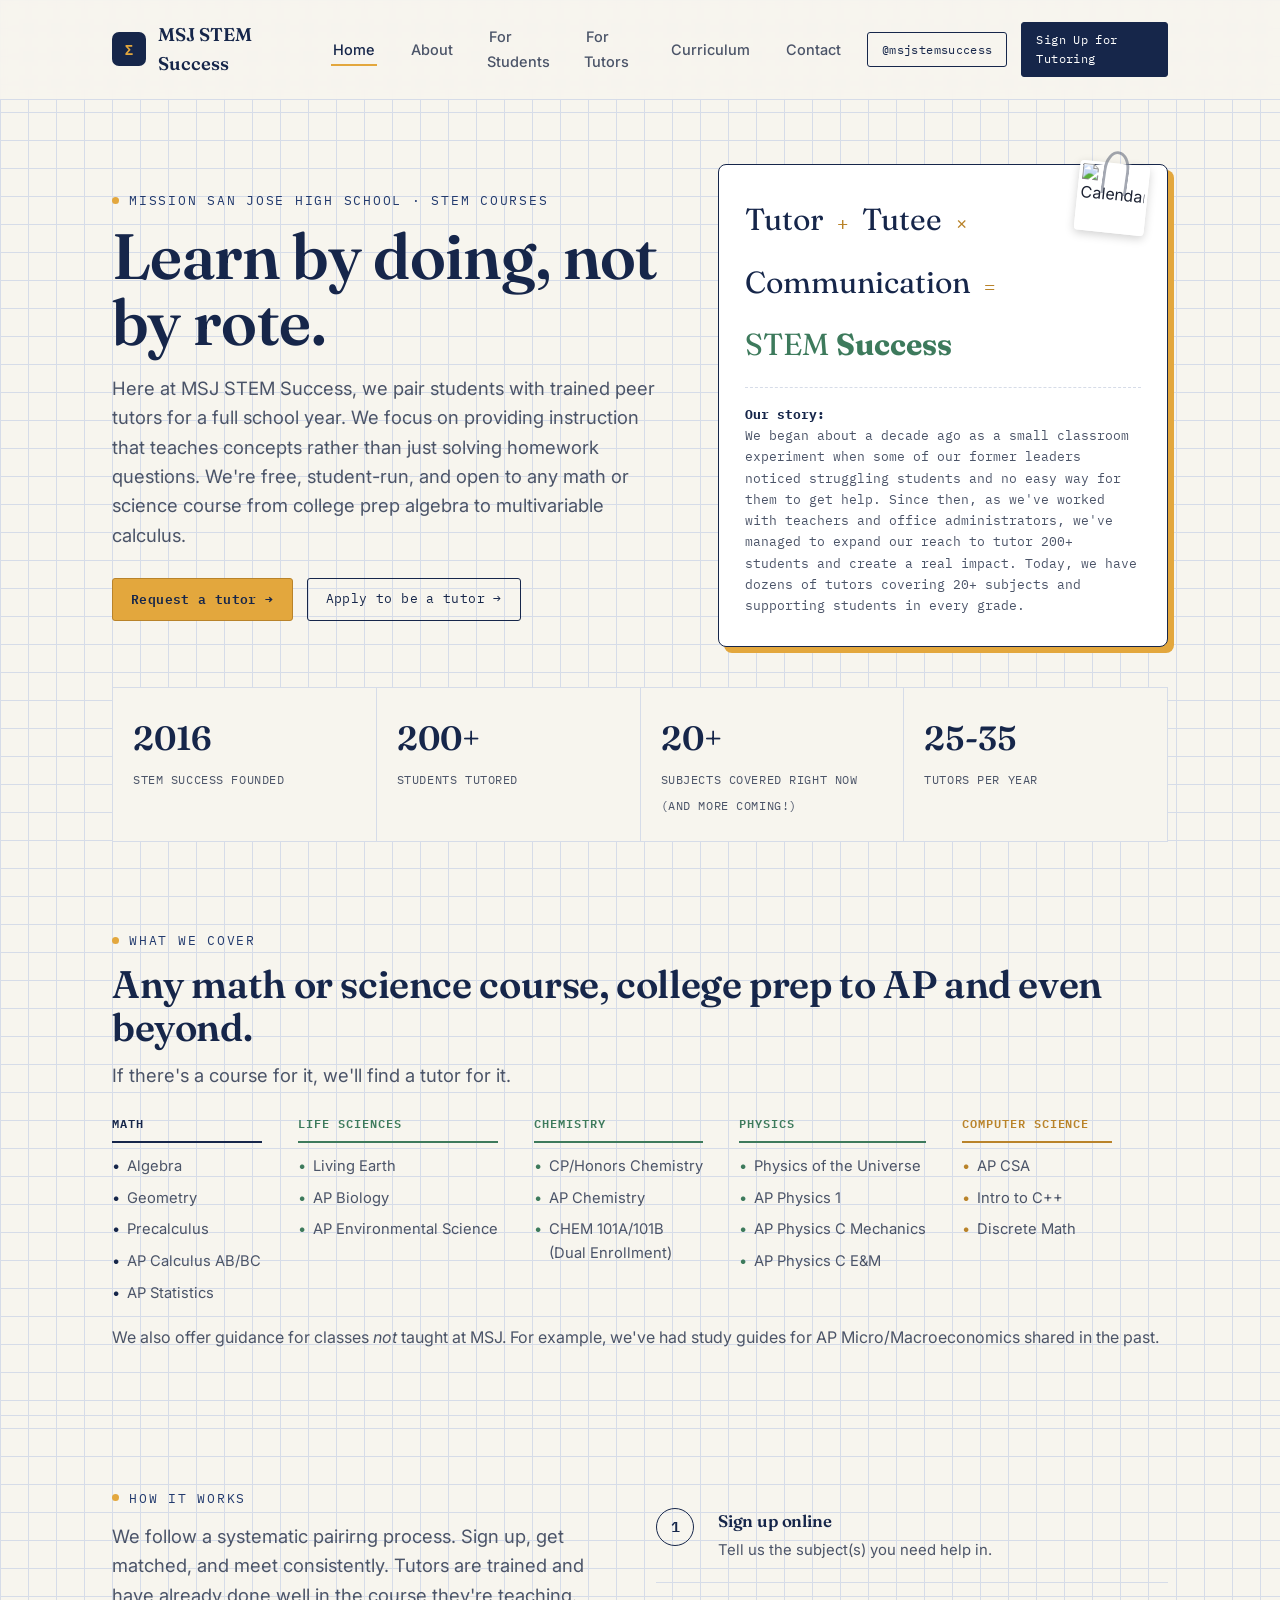
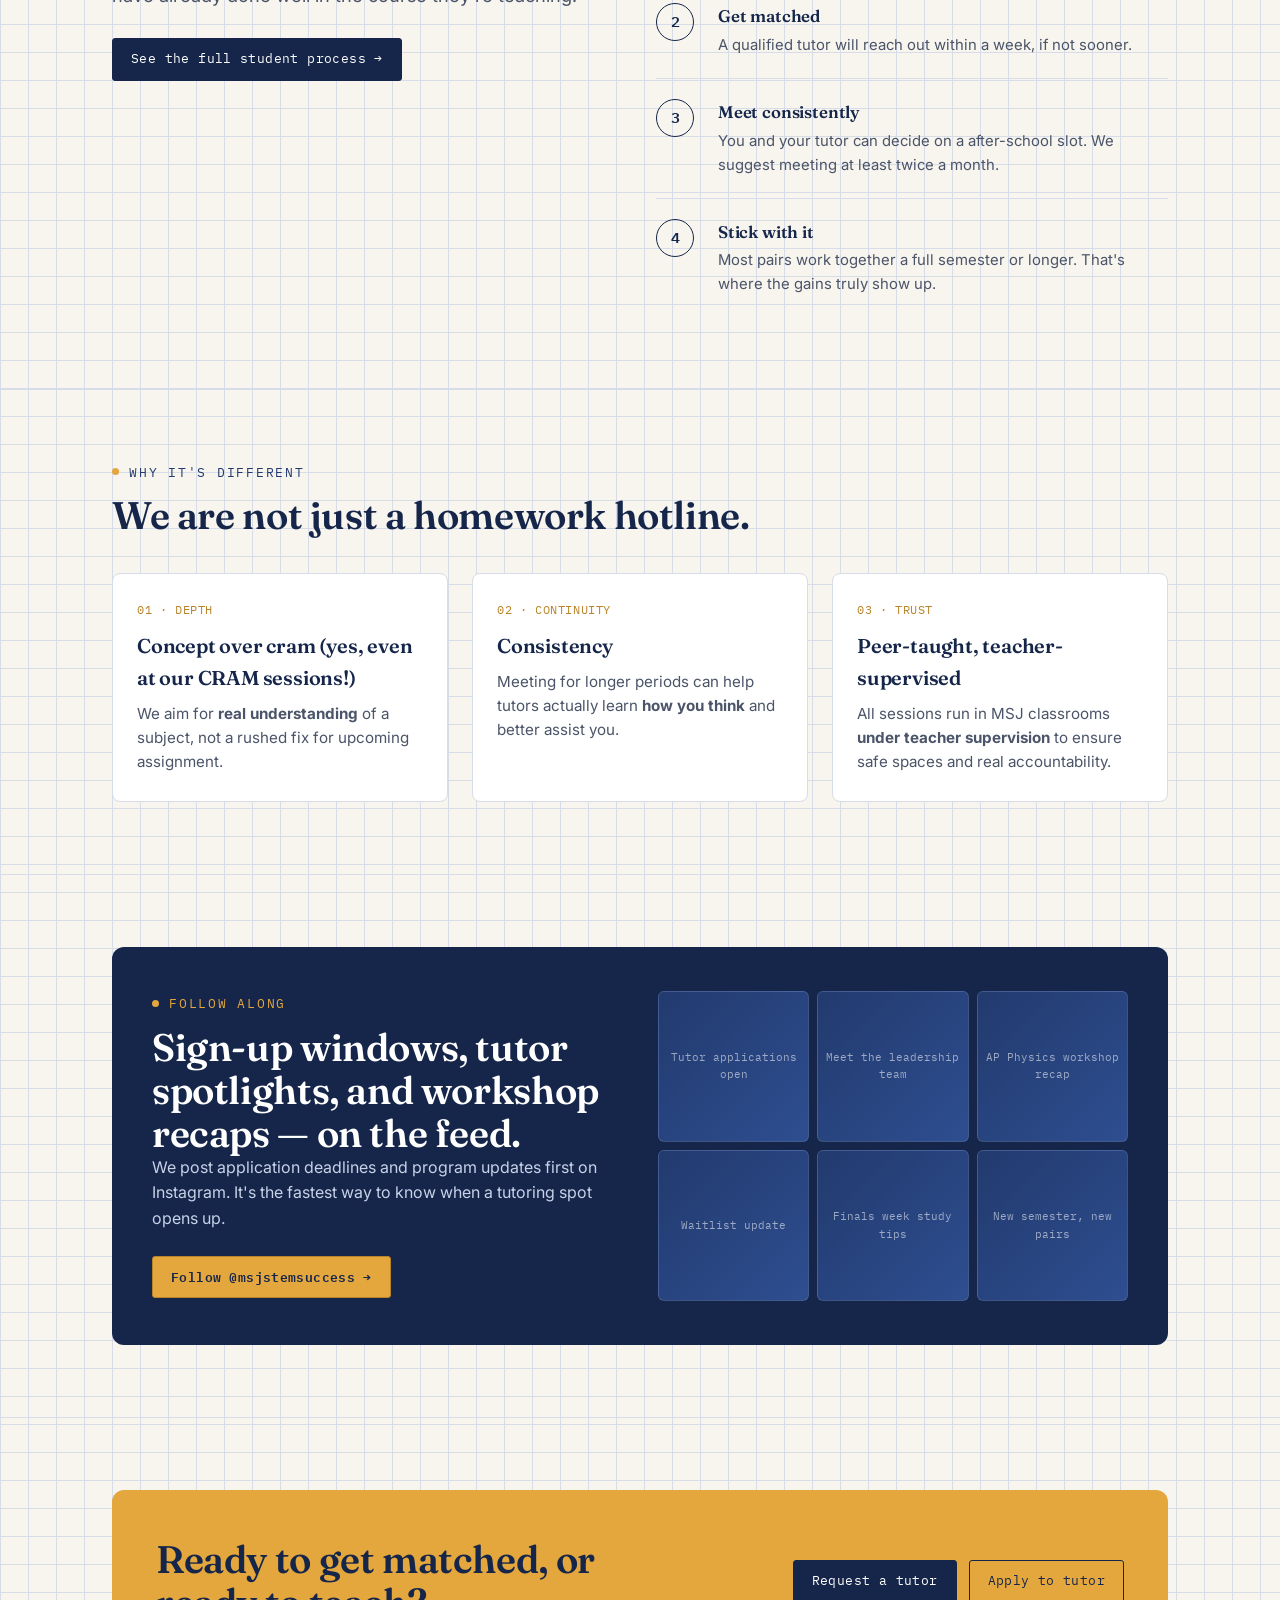
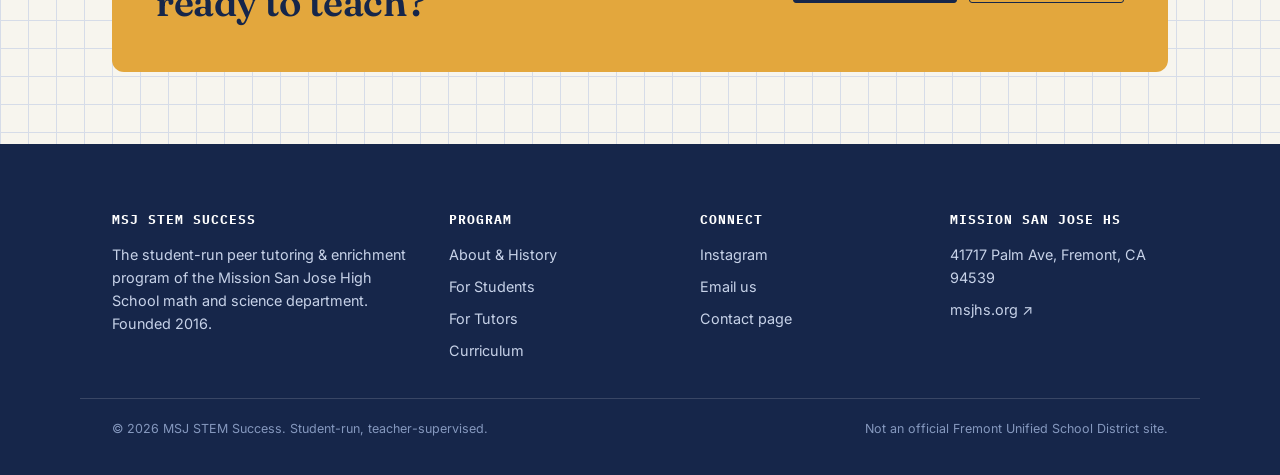
==== index.html @ 7c63440f "Fixed the paperclip render" ====
<!DOCTYPE html>
<html lang="en">
<head>
<meta charset="UTF-8">
<meta name="viewport" content="width=device-width, initial-scale=1.0">
<title>MSJ STEM Success — Peer Tutoring Organization at Mission San Jose High School</title>
<meta name="description" content="MSJ STEM Success is the student-run peer tutoring and enrichment program of the Mission San Jose High School math & science department.">
<link rel="stylesheet" href="styles.css">
</head>
<body>

<header class="site-header">
  <nav class="nav">
    <a href="index.html" class="brand">
      <span class="brand-mark">Σ</span>
      MSJ STEM Success
    </a>
    <ul class="nav-links">
      <li><a href="index.html" class="active">Home</a></li>
      <li><a href="about.html">About</a></li>
      <li><a href="students.html">For Students</a></li>
      <li><a href="tutors.html">For Tutors</a></li>
      <li><a href="curriculum.html">Curriculum</a></li>
      <li><a href="contact.html">Contact</a></li>
    </ul>
    <div class="nav-cta">
      <a href="https://www.instagram.com/msjstemsuccess" class="btn btn-ghost btn-sm" target="_blank" rel="noopener">@msjstemsuccess</a>
      <a href="students.html#signup" class="btn btn-primary btn-sm">Sign Up for Tutoring</a>
    </div>
  </nav>
</header>

<main>

  <!-- HERO -->
  <section class="hero">
    <div class="wrap hero-grid">
      <div>
        <p class="eyebrow">Mission San Jose High School · STEM Courses</p>
        <h1>Learn by doing, not by rote.</span></h1>
        <p class="lede hero-sub">
          Here at MSJ STEM Success, we pair students with trained peer tutors for a full school year. We focus on
          providing instruction that teaches concepts rather than just solving homework questions.
          We're free, student-run, and open to any math or science course from college prep algebra to multivariable calculus.
        </p>
        <div class="hero-ctas">
          <a href="students.html#signup" class="btn btn-gold">Request a tutor →</a>
          <a href="tutors.html#apply" class="btn btn-ghost">Apply to be a tutor →</a>
        </div>
      </div>

      <div class="equation-card">
        <img src="content/calendar.jpg" alt="Calendar" class="clip-photo">
        <div class="paperclip"></div>
        <div class="equation-row">
          <span>Tutor</span><span class="op">+</span><span>Tutee</span><span class="op">×</span><span>Communication</span><span class="op">=</span><span style="color:var(--green)">STEM <strong>Success</strong></span>
        </div>
        <div class="equation-note">
          <b>Our story:</b><br>
          We began about a decade ago as a small classroom experiment when some of our former leaders noticed struggling students and no easy way for them to get help. Since then, as we've worked with teachers and office administrators, we've managed to expand our reach to tutor 200+ students and create a real impact.
          Today, we have dozens of tutors covering 20+ subjects and supporting students in every grade.
        </div>
      </div>
    </div>

    <div class="wrap">
      <div class="stat-strip">
        <div class="stat"><span class="num">2016</span><span class="label">STEM Success founded</span></div>
        <div class="stat"><span class="num">200+</span><span class="label">Students tutored</span></div>
        <div class="stat"><span class="num">20+</span><span class="label">Subjects covered right now (and more coming!)</span></div>
        <div class="stat"><span class="num">25-35</span><span class="label">Tutors per year</span></div>
      </div>
    </div>
  </section>

  <!-- SUBJECT CLOUD -->
  <section class="section section-tight">
    <div class="wrap">
      <p class="eyebrow">What we cover</p>
      <h2 style="margin-top:10px;">Any math or science course, college prep to AP and even beyond.</h2>
      <p class="lede" style="margin-top:12px;">If there's a course for it, we'll find a tutor for it.</p>
      <div class="subject-columns">
        <div class="subject-column subject-column-math">
          <h3 class="subject-column-label">Math</h3>
          <ul class="subject-list">
            <li>Algebra</li>
            <li>Geometry</li>
            <li>Precalculus</li>
            <li>AP Calculus AB/BC</li>
            <li>AP Statistics</li>
          </ul>
        </div>
        <div class="subject-column subject-column-science">
          <h3 class="subject-column-label">Life Sciences</h3>
          <ul class="subject-list">
            <li>Living Earth</li>
            <li>AP Biology</li>
            <li>AP Environmental Science</li>
          </ul>
        </div>
        <div class="subject-column subject-column-science">
          <h3 class="subject-column-label">Chemistry</h3>
          <ul class="subject-list">
            <li>CP/Honors Chemistry</li>
            <li>AP Chemistry</li>
            <li>CHEM 101A/101B<br>(Dual Enrollment)</li>
          </ul>
        </div>
        <div class="subject-column subject-column-science">
          <h3 class="subject-column-label">Physics</h3>
          <ul class="subject-list">
            <li>Physics of the Universe</li>
            <li>AP Physics 1</li>
            <li>AP Physics C Mechanics</li>
            <li>AP Physics C E&M</li>
          </ul>
        </div>
        <div class="subject-column subject-column-cs">
          <h3 class="subject-column-label">Computer Science</h3>
          <ul class="subject-list">
            <li>AP CSA</li>
            <li>Intro to C++</li>
            <li>Discrete Math</li>
          </ul>
        </div>
      </div>
      <p class="text-wide" style="margin-top:20px;">We also offer guidance for classes <em>not</em> taught at MSJ. For example, we've had study guides for AP Micro/Macroeconomics shared in the past.</p>
    </div>
  </section>

  <!-- HOW IT WORKS PREVIEW -->
  <section class="section">
    <div class="wrap grid-2">
      <div>
        <p class="eyebrow">How it works</p>
        <p class="lede" style="margin-top:14px;">
          We follow a systematic pairirng process. Sign up, get matched, and meet consistently.
          Tutors are trained and have already done well
          in the course they're teaching.
        </p>
        <a href="students.html" class="btn btn-primary" style="margin-top:10px;">See the full student process →</a>
      </div>
      <ol class="step-list">
        <li>
          <div>
            <h3>Sign up online</h3>
            <p>Tell us the subject(s) you need help in.</p>
          </div>
        </li>
        <li>
          <div>
            <h3>Get matched</h3>
            <p>A qualified tutor will reach out within a week, if not sooner.</p>
          </div>
        </li>
        <li>
          <div>
            <h3>Meet consistently</h3>
            <p>You and your tutor can decide on a after-school slot. We suggest meeting at least twice a month.</p>
          </div>
        </li>
        <li>
          <div>
            <h3>Stick with it</h3>
            <p>Most pairs work together a full semester or longer. That's where the gains truly show up.</p>
          </div>
        </li>
      </ol>
    </div>
  </section>

  <!-- WHY IT WORKS CARDS -->
  <section class="section">
    <div class="wrap">
      <p class="eyebrow">Why it's different</p>
      <h2 style="margin-top:10px; margin-bottom:36px;">We are not just a homework hotline.</h2>
      <div class="grid-3">
        <div class="card">
          <span class="card-index">01 · DEPTH</span>
          <h3>Concept over cram (yes, even at our CRAM sessions!)</h3>
          <p>We aim for <strong>real understanding</strong> of a subject, not a rushed fix for upcoming assignment.</p>
        </div>
        <div class="card">
          <span class="card-index">02 · CONTINUITY</span>
          <h3>Consistency</h3>
          <p>
             Meeting for longer periods can help tutors actually learn <strong>how you think</strong> and better assist you.</p>
        </div>
        <div class="card">
          <span class="card-index">03 · TRUST</span>
          <h3>Peer-taught, teacher-supervised</h3>
          <p>All sessions run in MSJ classrooms <strong>under teacher supervision</strong> to ensure safe spaces and real accountability.</p>
        </div>
      </div>
    </div>
  </section>

  <!-- INSTAGRAM -->
  <section class="section">
    <div class="wrap">
      <div class="ig-block">
        <div>
          <p class="eyebrow" style="color:var(--gold);">Follow along</p>
          <h2 style="margin-top:10px;">Sign-up windows, tutor spotlights, and workshop recaps &mdash; on the feed.</h2>
          <p>We post application deadlines and program updates first on Instagram. It's the fastest way to know when a tutoring spot opens up.</p>
          <a href="https://www.instagram.com/msjstemsuccess" target="_blank" rel="noopener" class="btn btn-gold" style="margin-top:8px;">Follow <span class="ig-handle" style="color:var(--navy);">@msjstemsuccess</span> →</a>
        </div>
        <div class="ig-grid">
          <div class="ig-tile">Tutor applications open</div>
          <div class="ig-tile">Meet the leadership team</div>
          <div class="ig-tile">AP Physics workshop recap</div>
          <div class="ig-tile">Waitlist update</div>
          <div class="ig-tile">Finals week study tips</div>
          <div class="ig-tile">New semester, new pairs</div>
        </div>
      </div>
    </div>
  </section>

  <!-- CTA -->
  <section class="section" style="border-bottom:none;">
    <div class="wrap">
      <div class="cta-banner">
        <h2>Ready to get matched, or ready to teach?</h2>
        <div style="display:flex; gap:12px; flex-wrap:wrap;">
          <a href="students.html#signup" class="btn btn-primary">Request a tutor</a>
          <a href="tutors.html#apply" class="btn btn-ghost" style="border-color:var(--navy);">Apply to tutor</a>
        </div>
      </div>
    </div>
  </section>

</main>

<footer class="site-footer">
  <div class="wrap footer-grid">
    <div>
      <h4>MSJ STEM Success</h4>
      <p style="color:#C7D2E8; max-width:34ch; font-size:.9rem;">
        The student-run peer tutoring &amp; enrichment program of the Mission San Jose High School
        math and science department. Founded 2016.
      </p>
    </div>
    <div>
      <h4>Program</h4>
      <ul>
        <li><a href="about.html">About &amp; History</a></li>
        <li><a href="students.html">For Students</a></li>
        <li><a href="tutors.html">For Tutors</a></li>
        <li><a href="curriculum.html">Curriculum</a></li>
      </ul>
    </div>
    <div>
      <h4>Connect</h4>
      <ul>
        <li><a href="https://www.instagram.com/msjstemsuccess" target="_blank" rel="noopener">Instagram</a></li>
        <li><a href="mailto:msjstemsuccess@gmail.com">Email us</a></li>
        <li><a href="contact.html">Contact page</a></li>
      </ul>
    </div>
    <div>
      <h4>Mission San Jose HS</h4>
      <ul>
        <li>41717 Palm Ave, Fremont, CA 94539</li>
        <li><a href="https://fremontunified.org/msjhs" target="_blank" rel="noopener">msjhs.org ↗</a></li>
      </ul>
    </div>
  </div>
  <div class="wrap footer-bottom">
    <span>© 2026 MSJ STEM Success. Student-run, teacher-supervised.</span>
    <span>Not an official Fremont Unified School District site.</span>
  </div>
</footer>

</body>
</html>
---- styles.css ----
/* =========================================================
   MSJ STEM Success — design tokens
   Concept: a lab notebook page rendered in Warriors blue & gold.
   Graph-paper ground, worked-equation signature, subject-code
   labels typeset like margin annotations.
   ========================================================= */

@import url('https://fonts.googleapis.com/css2?family=Fraunces:opsz,wght@9..144,400..700&family=Fraunces:ital,opsz,wght@1,9..144,500&family=IBM+Plex+Mono:wght@400;500;600&family=Inter:wght@400;500;600;700&display=swap');

:root{
  /* palette */
  --paper:      #F7F5EE;
  --paper-dim:  #EFEBE0;
  --grid-line:  #D6DCE8;
  --ink:        #1B2131;
  --ink-soft:   #4B5468;
  --navy:       #16264A;
  --navy-2:     #223A6E;
  --gold:       #E3A73D;
  --gold-deep:  #B9832A;
  --green:      #3D7A5C;
  --red-pin:    #B4472F;

  /* type */
  --f-display: 'Fraunces', serif;
  --f-mono:    'IBM Plex Mono', monospace;
  --f-body:    'Inter', sans-serif;

  --radius: 3px;
}

*{ box-sizing:border-box; }
html{ scroll-behavior:smooth; }
body{
  margin:0;
  background:var(--paper);
  color:var(--ink);
  font-family:var(--f-body);
  font-size:16px;
  line-height:1.6;
  background-image:
    linear-gradient(var(--grid-line) 1px, transparent 1px),
    linear-gradient(90deg, var(--grid-line) 1px, transparent 1px);
  background-size:28px 28px;
  background-attachment:local;
}

img{ max-width:100%; display:block; }
a{ color:inherit; }

.wrap{
  max-width:1120px;
  margin:0 auto;
  padding:0 32px;
}

/* ---------- utility type ---------- */
.eyebrow{
  font-family:var(--f-mono);
  font-size:12.5px;
  letter-spacing:.14em;
  text-transform:uppercase;
  color:var(--navy-2);
  display:flex;
  align-items:center;
  gap:10px;
}
.eyebrow::before{
  content:"";
  width:7px; height:7px;
  background:var(--gold);
  border-radius:50%;
  display:inline-block;
}
.tag{
  font-family:var(--f-mono);
  font-size:12px;
  letter-spacing:.06em;
  padding:3px 9px;
  border:1px solid var(--navy);
  border-radius:20px;
  color:var(--navy);
  background:#fff;
  white-space:nowrap;
}

h1,h2,h3{
  font-family:var(--f-display);
  color:var(--navy);
  margin:0;
  letter-spacing:-.01em;
}
h1{ font-size:clamp(2.4rem,5vw,4rem); font-weight:600; line-height:1.04; }
h2{ font-size:clamp(1.7rem,3vw,2.5rem); font-weight:600; line-height:1.12; }
h3{ font-size:1.25rem; font-weight:600; }
p{ margin:0 0 1em; color:var(--ink-soft); max-width:62ch; }
.lede{ font-size:1.15rem; color:var(--ink-soft); }
.text-wide{ max-width:none; }

.section{ padding:72px 0; border-bottom:1px solid var(--grid-line); }
.section-tight{ padding:48px 0; }

/* ---------- header / nav ---------- */
.site-header{
  position:sticky; top:0; z-index:50;
  background:rgba(247,245,238,.92);
  backdrop-filter:blur(6px);
  border-bottom:1px solid var(--grid-line);
}
.nav{
  display:flex; align-items:center; justify-content:space-between;
  gap:24px;
  padding:20px 32px;
  max-width:1120px; margin:0 auto;
}
.brand{
  display:flex; align-items:center; gap:12px;
  font-family:var(--f-display); font-weight:600; font-size:1.15rem;
  color:var(--navy); text-decoration:none;
}
.brand-mark{
  width:34px; height:34px; border-radius:7px;
  background:var(--navy);
  display:flex; align-items:center; justify-content:center;
  color:var(--gold); font-family:var(--f-mono); font-weight:600; font-size:14px;
  flex-shrink:0;
}
.nav-links{
  display:flex; align-items:center; gap:32px;
  list-style:none; margin:0; padding:0;
}
.nav-links a{
  text-decoration:none; font-size:14.5px; font-weight:500;
  color:var(--ink-soft);
  padding:6px 2px;
  border-bottom:2px solid transparent;
  transition:color .15s, border-color .15s;
}
.nav-links a:hover, .nav-links a.active{
  color:var(--navy); border-color:var(--gold);
}
.nav-cta{
  display:flex; gap:14px; align-items:center;
}
.btn{
  font-family:var(--f-mono);
  font-size:13px; letter-spacing:.03em;
  padding:10px 18px;
  border-radius:var(--radius);
  text-decoration:none;
  display:inline-flex; align-items:center; gap:8px;
  border:1.5px solid var(--navy);
  transition:transform .15s, box-shadow .15s, background .15s, color .15s;
  cursor:pointer;
}
.btn-primary{
  background:var(--navy); color:#fff;
}
.btn-primary:hover{ background:var(--navy-2); transform:translateY(-1px); }
.btn-ghost{
  background:transparent; color:var(--navy);
}
.btn-ghost:hover{ background:var(--navy); color:#fff; }
.btn-gold{
  background:var(--gold); border-color:var(--gold-deep); color:var(--navy);
  font-weight:600;
}
.btn-gold:hover{ background:var(--gold-deep); transform:translateY(-1px); }
.btn-sm{ padding:7px 14px; font-size:12px; }
.menu-toggle{ display:none; }

/* ---------- hero / equation signature ---------- */
.hero{
  padding:64px 0 40px;
  position:relative;
  overflow:hidden;
}
.hero-grid{
  display:grid;
  grid-template-columns:1.1fr .9fr;
  gap:56px;
  align-items:center;
}
.hero h1 .accent{ color:var(--gold-deep); font-style:italic; font-weight:500; }
.hero-sub{ margin-top:18px; }
.hero-ctas{ display:flex; gap:14px; margin-top:28px; flex-wrap:wrap; }

.equation-card{
  background:#fff;
  border:1.5px solid var(--navy);
  border-radius:8px;
  padding:30px 26px;
  box-shadow:6px 6px 0 var(--gold);
  position:relative;
}
.equation-card .clip-photo{
  position:absolute; top:-2px; right:20px;
  width:70px; height:70px;
  object-fit:cover;
  border:3px solid #fff;
  border-radius:4px;
  box-shadow:0 3px 10px rgba(0,0,0,.18);
  transform:rotate(6deg);
  z-index:1;
}
.equation-card .paperclip{
  position:absolute; top:-14px; right:38px;
  width:26px; height:44px;
  border:3px solid var(--ink-soft);
  border-radius:13px 13px 0 0 / 20px 20px 0 0;
  border-bottom:none;
  opacity:.5;
  transform:rotate(8deg);
  z-index:2;
}
.equation-row{
  display:flex; align-items:baseline; gap:14px; flex-wrap:wrap;
  font-family:var(--f-display);
  font-size:clamp(1.3rem,2.6vw,1.9rem);
  color:var(--navy);
}
.equation-row .op{ color:var(--gold-deep); font-family:var(--f-mono); font-size:1.2rem; }
.equation-note{
  margin-top:18px; padding-top:16px; border-top:1px dashed var(--grid-line);
  font-family:var(--f-mono); font-size:12.5px; color:var(--ink-soft);
  line-height:1.7;
}
.equation-note b{ color:var(--navy); }

/* ---------- stat strip ---------- */
.stat-strip{
  display:grid; grid-template-columns:repeat(4,1fr);
  gap:1px; background:var(--grid-line);
  border:1px solid var(--grid-line);
  margin-top:40px;
}
.stat{
  background:var(--paper); padding:24px 20px; text-align:left;
}
.stat .num{
  font-family:var(--f-display); font-size:2.1rem; color:var(--navy); font-weight:600;
  display:block;
}
.stat .label{
  font-family:var(--f-mono); font-size:11.5px; letter-spacing:.05em;
  color:var(--ink-soft); text-transform:uppercase;
}

/* ---------- subject columns ---------- */
.subject-columns{
  display:flex; flex-wrap:wrap; gap:36px; align-items:flex-start;
  margin-top:24px;
}
.subject-column{ min-width:150px; }
.subject-column-label{
  font-family:var(--f-mono); font-size:12px; font-weight:600;
  letter-spacing:.08em; text-transform:uppercase;
  color:var(--navy); margin-bottom:12px;
  padding-bottom:8px; border-bottom:2px solid var(--navy);
}
.subject-column-science .subject-column-label{
  color:var(--green); border-color:var(--green);
}
.subject-column-cs .subject-column-label{
  color:var(--gold-deep); border-color:var(--gold-deep);
}
.subject-list{
  list-style:none; margin:0; padding:0;
  display:flex; flex-direction:column; gap:8px;
}
.subject-list li{
  font-size:.92rem; color:var(--ink-soft);
  padding-left:15px; position:relative;
}
.subject-list li::before{
  content:"•"; position:absolute; left:0;
  color:var(--navy);
}
.subject-column-science .subject-list li::before{ color:var(--green); }
.subject-column-cs .subject-list li::before{ color:var(--gold-deep); }

/* ---------- cards / grid ---------- */
.grid-3{ display:grid; grid-template-columns:repeat(3,1fr); gap:24px; }
.grid-2{ display:grid; grid-template-columns:1fr 1fr; gap:32px; }
.card{
  background:#fff; border:1px solid var(--grid-line);
  border-radius:8px; padding:26px 24px;
  position:relative;
}
.card .card-index{
  font-family:var(--f-mono); font-size:12px; color:var(--gold-deep);
  letter-spacing:.05em; margin-bottom:10px; display:block;
}
.card h3{ margin-bottom:8px; }
.card p{ font-size:.95rem; margin-bottom:0; }

/* ---------- officer / team cards ---------- */
.team-grid{
  display:grid;
  grid-template-columns:repeat(auto-fill, minmax(170px,1fr));
  gap:24px;
}
.team-card{ text-align:center; }
.team-photo{
  width:100%; aspect-ratio:1;
  object-fit:cover;
  border-radius:8px;
  border:1px solid var(--grid-line);
  background:var(--paper-dim);
  margin-bottom:14px;
}
.team-card h3{ font-size:1.05rem; margin-bottom:8px; }
.team-bio{
  font-size:.85rem; color:var(--ink-soft);
  margin:10px 0 0; max-width:none;
}

.step-list{ list-style:none; margin:0; padding:0; counter-reset:step; }
.step-list li{
  counter-increment:step;
  display:grid; grid-template-columns:44px 1fr; gap:18px;
  padding:20px 0; border-bottom:1px solid var(--grid-line);
}
.step-list li:last-child{ border-bottom:none; }
.step-list li::before{
  content:counter(step);
  font-family:var(--f-mono); font-weight:600; font-size:15px;
  color:var(--navy);
  width:36px; height:36px; border-radius:50%;
  border:1.5px solid var(--navy);
  display:flex; align-items:center; justify-content:center;
}
.step-list h3{ font-size:1.05rem; margin-bottom:4px; }
.step-list p{ font-size:.93rem; margin:0; }

/* ---------- callout / notebook margin note ---------- */
.margin-note{
  border-left:3px solid var(--gold);
  background:var(--paper-dim);
  padding:16px 20px;
  font-size:.93rem;
  color:var(--ink-soft);
  border-radius:0 6px 6px 0;
}
.margin-note b{ color:var(--navy); }

/* ---------- checklist ---------- */
.checklist{ list-style:none; margin:0; padding:0; }
.checklist li{
  display:flex; gap:12px; padding:10px 0;
  border-bottom:1px solid var(--grid-line);
  font-size:.95rem; color:var(--ink-soft);
}
.checklist li:last-child{ border-bottom:none; }
.checklist li::before{
  content:"✓"; color:var(--green); font-weight:700; flex-shrink:0;
  font-family:var(--f-mono);
}

/* ---------- schedule table (real scheduling data) ---------- */
.schedule{
  width:100%; border-collapse:collapse;
  background:#fff; border:1px solid var(--grid-line);
  font-size:.9rem;
}
.schedule th, .schedule td{
  padding:12px 14px; text-align:left; border-bottom:1px solid var(--grid-line);
}
.schedule th{
  font-family:var(--f-mono); font-size:11.5px; letter-spacing:.05em;
  text-transform:uppercase; color:var(--navy); background:var(--paper-dim);
}
.schedule tr:last-child td{ border-bottom:none; }

/* ---------- Instagram / social block ---------- */
.ig-block{
  background:var(--navy);
  border-radius:12px;
  padding:44px 40px;
  color:#fff;
  display:grid;
  grid-template-columns:1fr 1fr;
  gap:36px;
  align-items:center;
}
.ig-block h2{ color:#fff; }
.ig-block p{ color:#C7D2E8; }
.ig-handle{
  font-family:var(--f-mono); color:var(--gold);
}
.ig-grid{
  display:grid; grid-template-columns:repeat(3,1fr); gap:8px;
}
.ig-tile{
  aspect-ratio:1; border-radius:6px;
  background:linear-gradient(135deg,var(--navy-2),#2E4E90);
  display:flex; align-items:center; justify-content:center;
  color:rgba(255,255,255,.55);
  font-family:var(--f-mono); font-size:11px; text-align:center; padding:8px;
  border:1px solid rgba(255,255,255,.12);
}

/* ---------- CTA banner ---------- */
.cta-banner{
  background:var(--gold);
  border-radius:12px;
  padding:48px 44px;
  display:flex; justify-content:space-between; align-items:center; gap:24px;
  flex-wrap:wrap;
}
.cta-banner h2{ color:var(--navy); max-width:520px; }
.cta-banner .btn-primary{ background:var(--navy); }

/* ---------- footer ---------- */
.site-footer{
  padding:48px 0 36px;
  background:var(--navy);
  color:#C7D2E8;
}
.footer-grid{
  display:grid; grid-template-columns:1.4fr 1fr 1fr 1fr; gap:32px;
}
.site-footer h4{
  font-family:var(--f-mono); color:#fff; font-size:12.5px;
  letter-spacing:.08em; text-transform:uppercase; margin-bottom:14px;
}
.site-footer a{ text-decoration:none; color:#C7D2E8; }
.site-footer a:hover{ color:var(--gold); }
.site-footer ul{ list-style:none; padding:0; margin:0; display:flex; flex-direction:column; gap:9px; font-size:.9rem; }
.footer-bottom{
  margin-top:36px; padding-top:20px; border-top:1px solid rgba(255,255,255,.15);
  display:flex; justify-content:space-between; font-size:12.5px; color:#8598BE;
  flex-wrap:wrap; gap:10px;
}

/* ---------- curriculum resource cards ---------- */
.subject-block{ margin-top:56px; }
.subject-block:first-child{ margin-top:0; }
.subject-block-head{
  display:flex; align-items:baseline; gap:12px; margin-bottom:20px;
}
.subject-count{
  font-family:var(--f-mono); font-size:12px; color:var(--ink-soft);
}
.resource-grid{
  display:grid; grid-template-columns:repeat(2,1fr); gap:16px;
}
.resource-card{
  background:#fff; border:1px solid var(--grid-line);
  border-radius:8px; padding:18px 20px;
  display:flex; align-items:flex-start; gap:14px;
  text-decoration:none;
  transition:border-color .15s, transform .15s, box-shadow .15s;
}
.resource-card:hover{
  border-color:var(--navy); transform:translateY(-2px);
  box-shadow:3px 3px 0 var(--gold);
}
.resource-icon{
  font-family:var(--f-mono); font-size:10.5px; letter-spacing:.04em;
  color:var(--navy); background:var(--paper-dim);
  border:1px solid var(--grid-line); border-radius:4px;
  padding:6px 8px; flex-shrink:0;
}
.resource-card h3{ font-size:.98rem; margin-bottom:3px; color:var(--navy); }
.resource-card p{ font-size:.85rem; margin:0; color:var(--ink-soft); max-width:none; }

/* ---------- page header (non-home pages) ---------- */
.page-hero{
  padding:56px 0 44px;
}
.page-hero .eyebrow{ margin-bottom:14px; }
.breadcrumb{
  font-family:var(--f-mono); font-size:12px; color:var(--ink-soft);
  margin-bottom:18px;
}
.breadcrumb a{ color:var(--navy-2); text-decoration:none; }

/* ---------- responsive ---------- */
@media (max-width: 880px){
  .hero-grid, .grid-2, .ig-block{ grid-template-columns:1fr; }
  .grid-3{ grid-template-columns:1fr; }
  .stat-strip{ grid-template-columns:repeat(2,1fr); }
  .footer-grid{ grid-template-columns:1fr 1fr; }
  .nav-links{ display:none; }
  .cta-banner{ flex-direction:column; align-items:flex-start; }
  .resource-grid{ grid-template-columns:1fr; }
}

@media (prefers-reduced-motion: reduce){
  *{ scroll-behavior:auto !important; transition:none !important; }
}
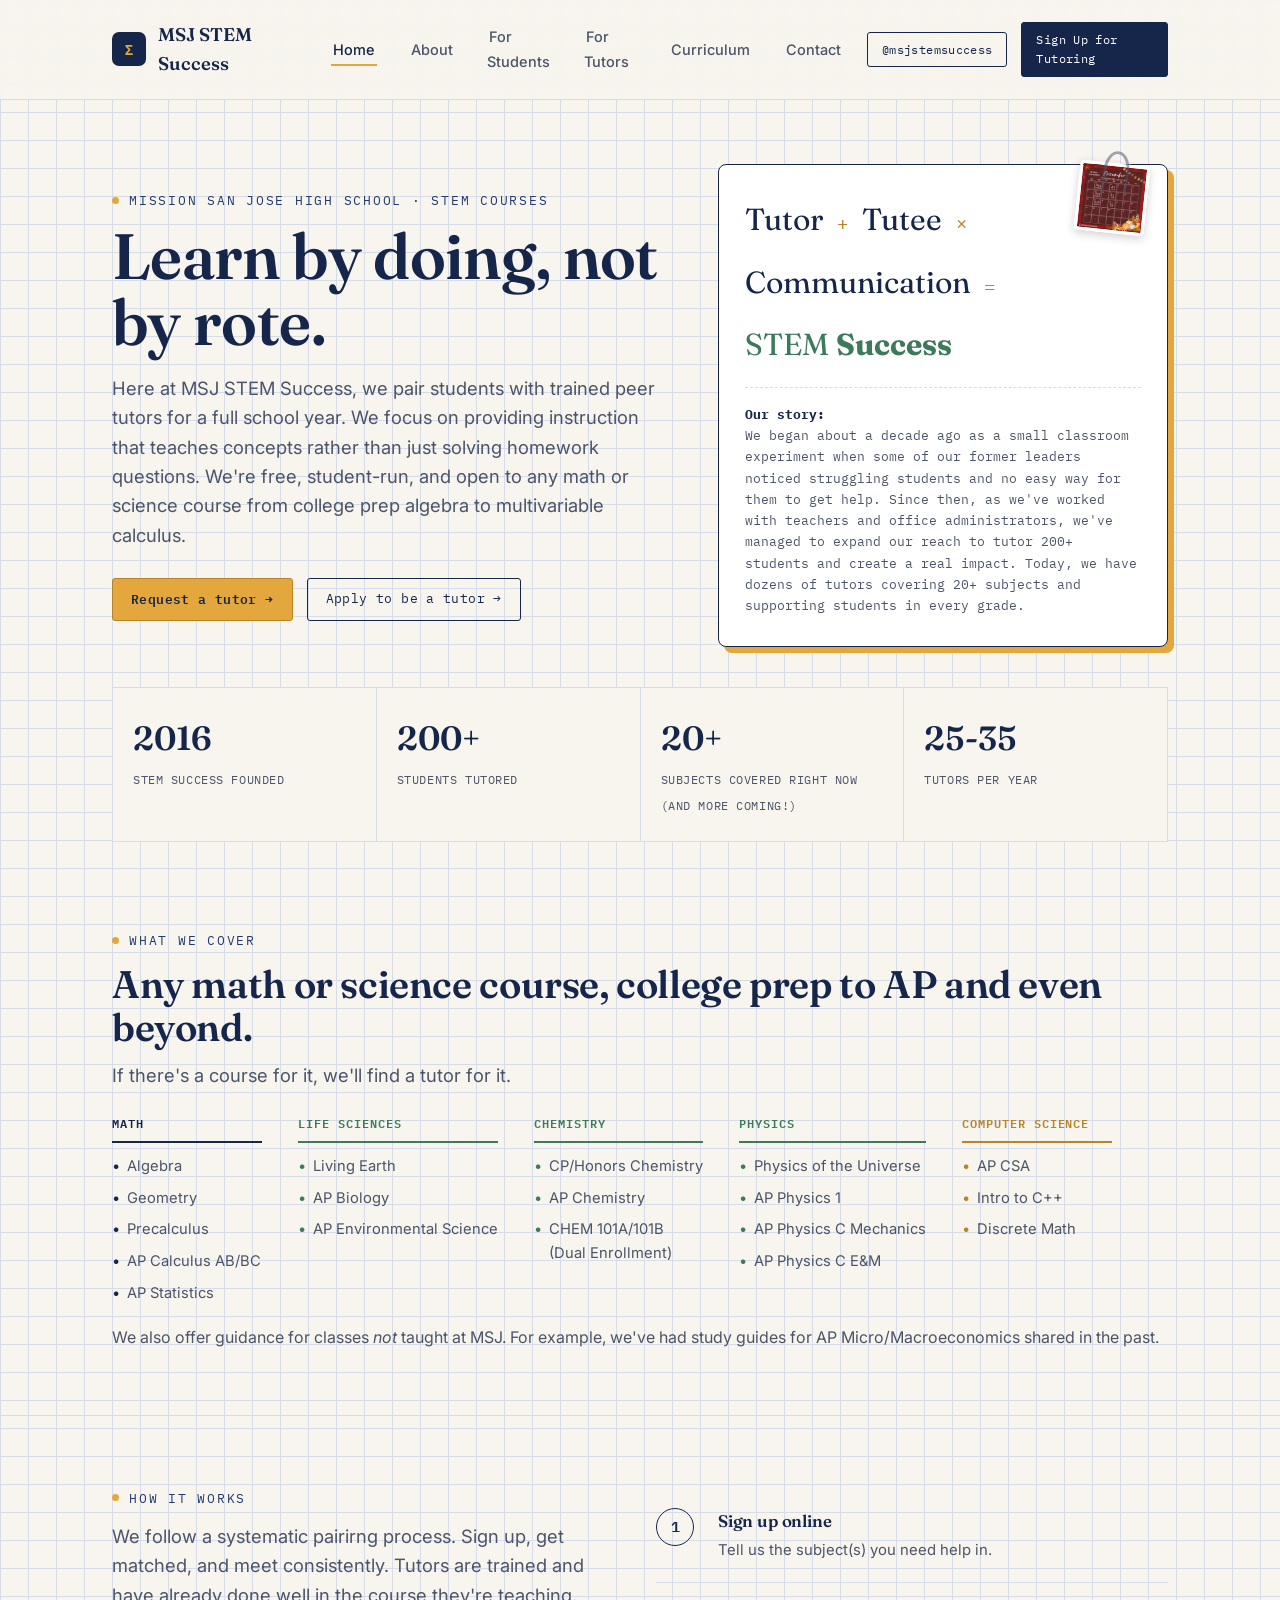
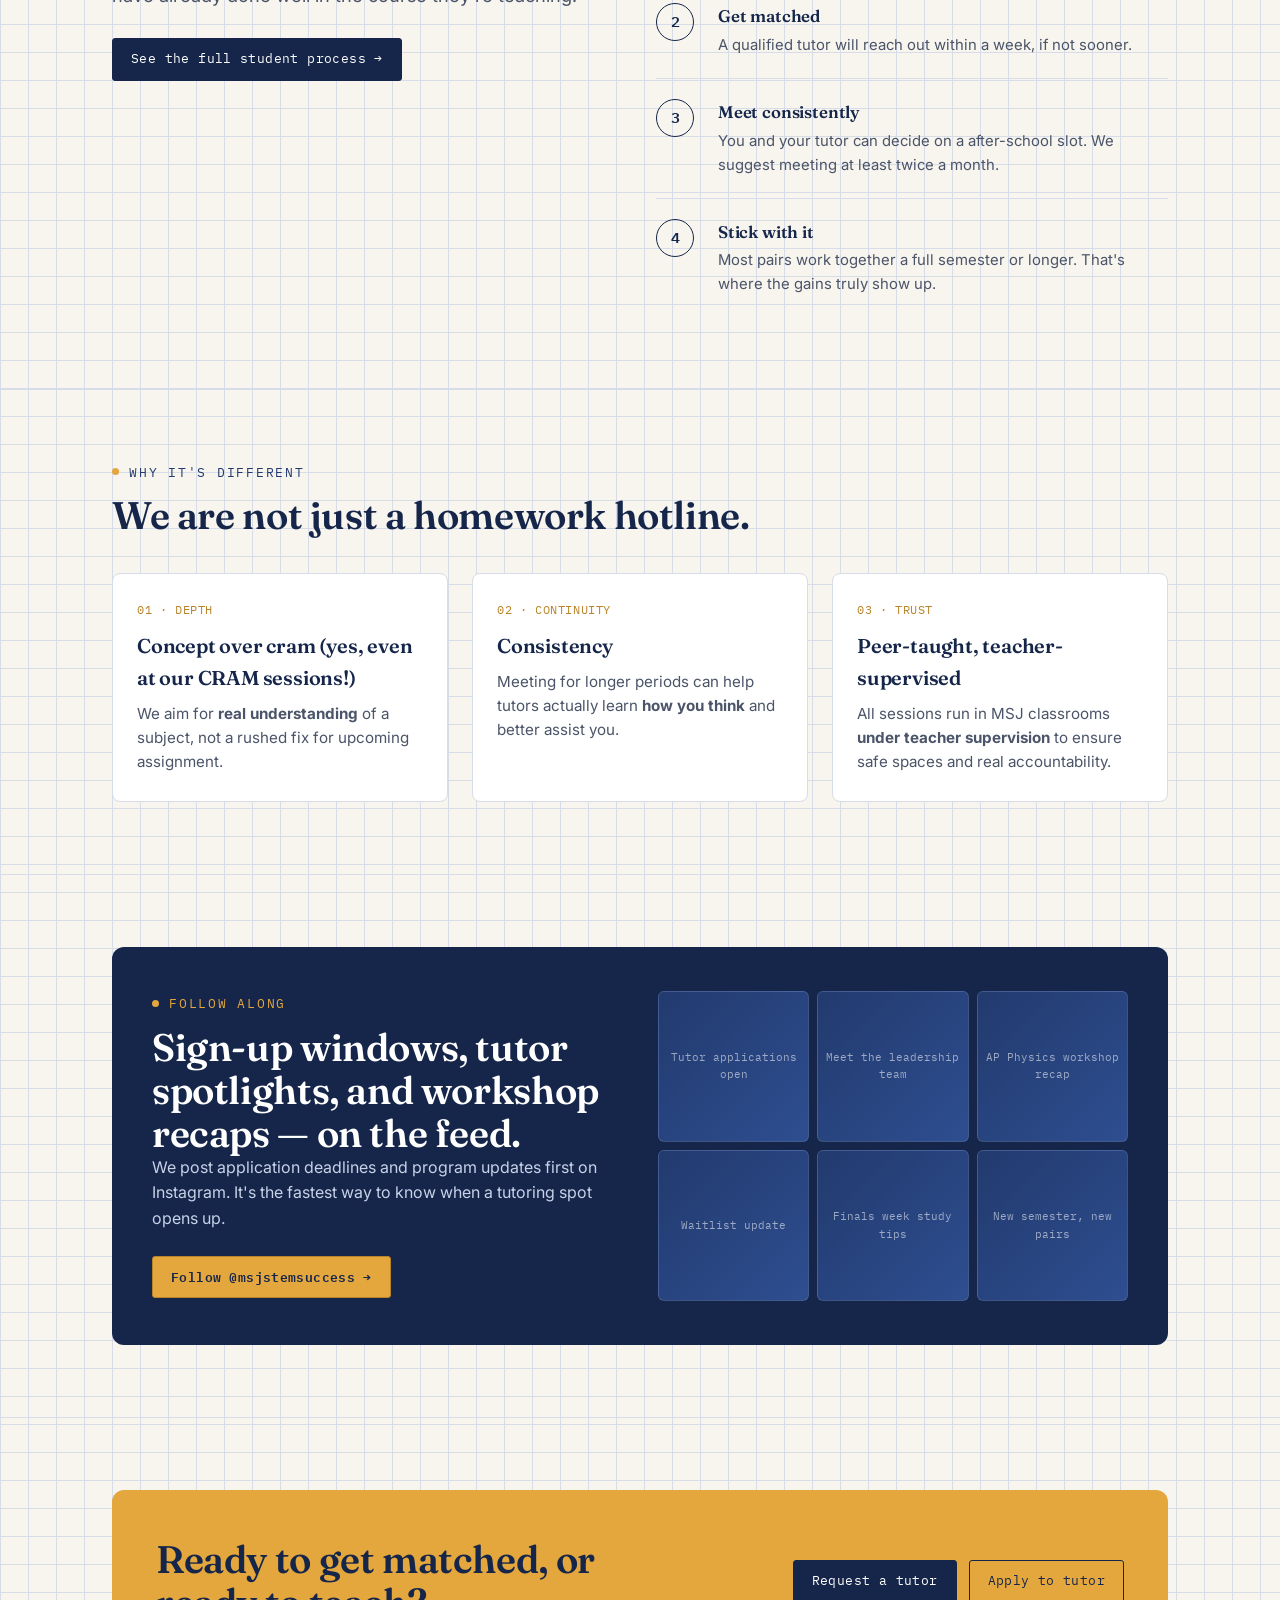
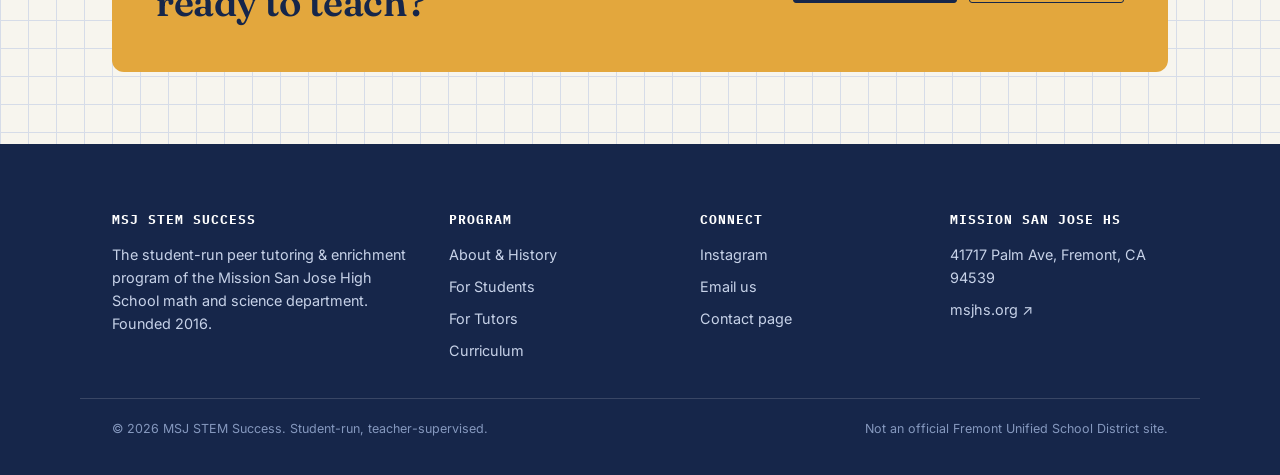
==== commit 3db0ee69: "Fixed the img jpg-> png" ====
--- a/index.html
+++ b/index.html
@@ -50,7 +50,7 @@
       </div>
 
       <div class="equation-card">
-        <img src="content/calendar.jpg" alt="Calendar" class="clip-photo">
+        <img src="content/calendar.png" alt="Calendar" class="clip-photo">
         <div class="paperclip"></div>
         <div class="equation-row">
           <span>Tutor</span><span class="op">+</span><span>Tutee</span><span class="op">×</span><span>Communication</span><span class="op">=</span><span style="color:var(--green)">STEM <strong>Success</strong></span>
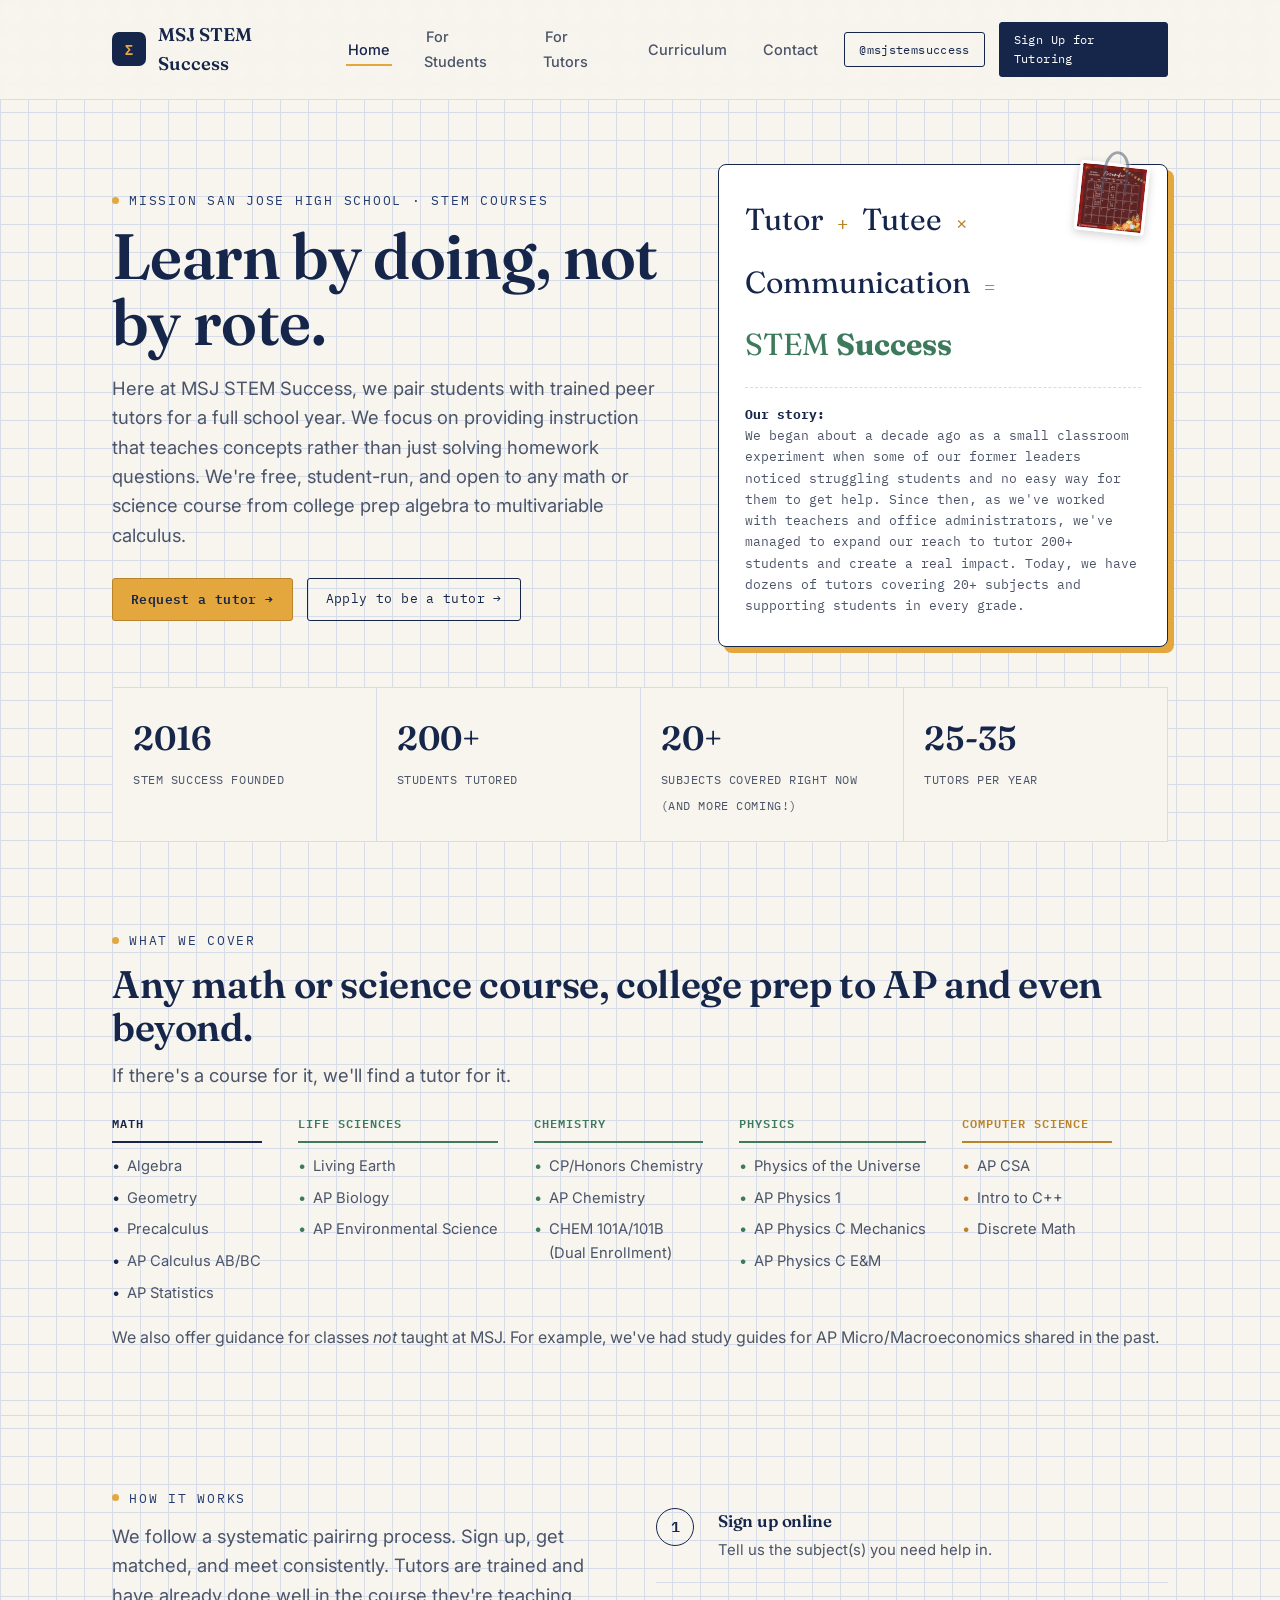
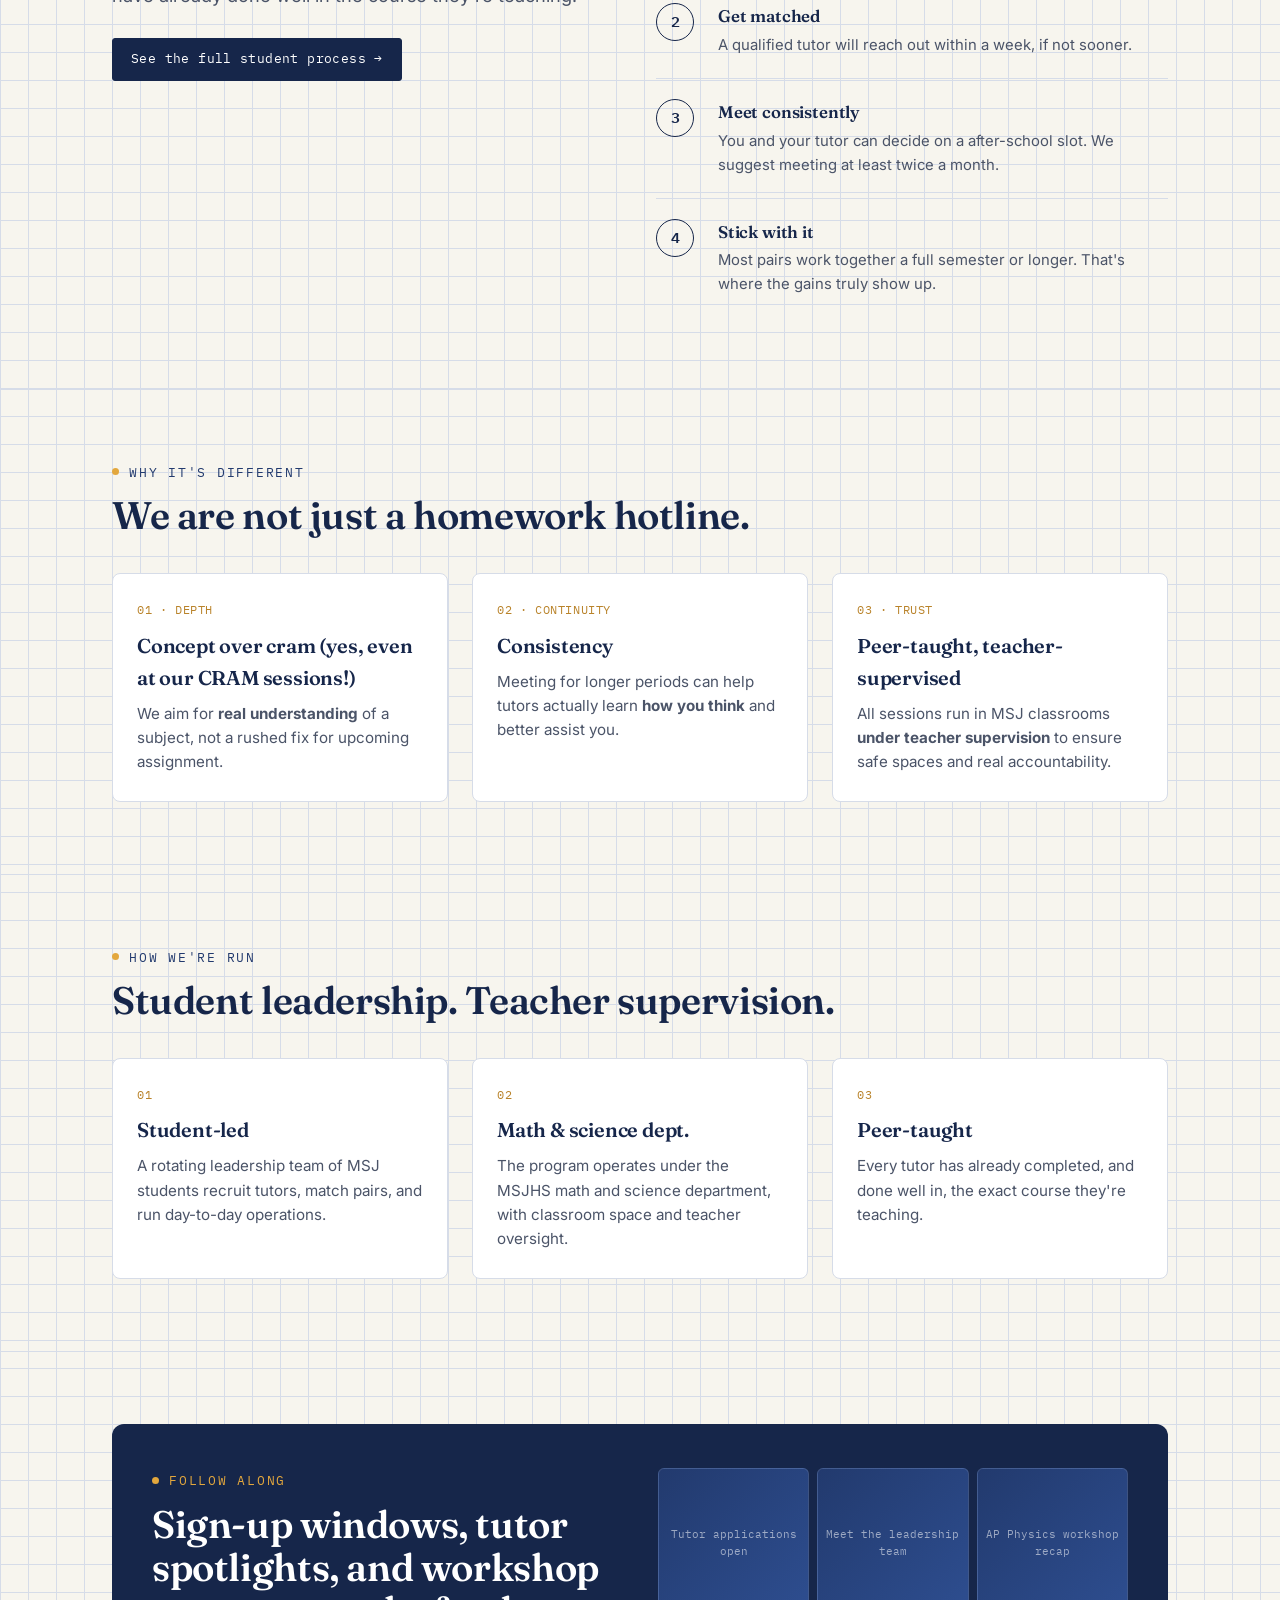
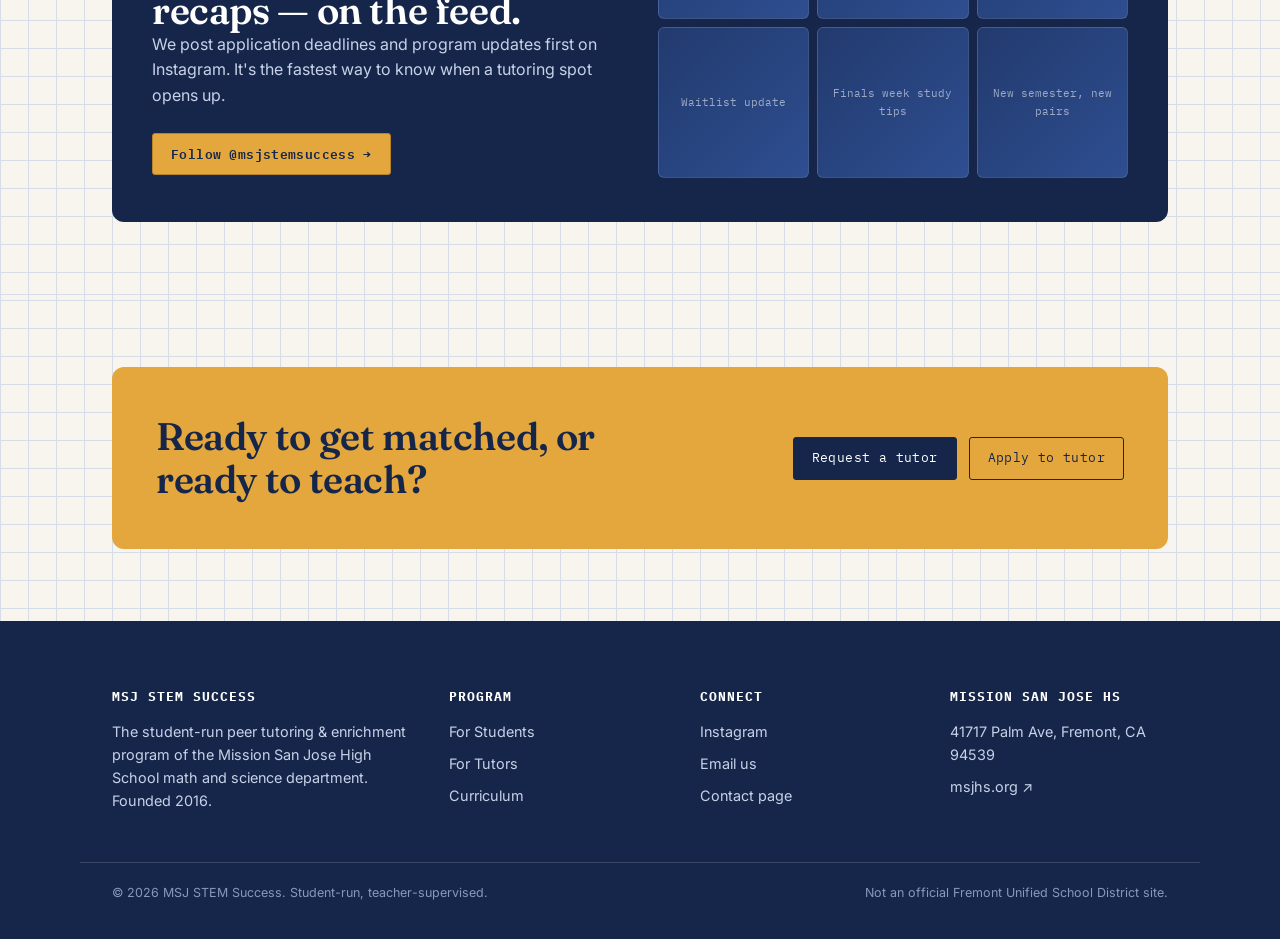
==== commit c36799d8: "Merge branch 'main' of https://github.com/GD1023/MSJSTEMSuccess" ====
--- a/index.html
+++ b/index.html
@@ -17,7 +17,6 @@
     </a>
     <ul class="nav-links">
       <li><a href="index.html" class="active">Home</a></li>
-      <li><a href="about.html">About</a></li>
       <li><a href="students.html">For Students</a></li>
       <li><a href="tutors.html">For Tutors</a></li>
       <li><a href="curriculum.html">Curriculum</a></li>
@@ -195,6 +194,31 @@
     </div>
   </section>
 
+  <!-- HOW WE'RE RUN -->
+  <section class="section">
+    <div class="wrap">
+      <p class="eyebrow">How we're run</p>
+      <h2 style="margin-top:10px; margin-bottom:36px;">Student leadership. Teacher supervision.</h2>
+      <div class="grid-3">
+        <div class="card">
+          <span class="card-index">01</span>
+          <h3>Student-led</h3>
+          <p>A rotating leadership team of MSJ students recruit tutors, match pairs, and run day-to-day operations.</p>
+        </div>
+        <div class="card">
+          <span class="card-index">02</span>
+          <h3>Math &amp; science dept.</h3>
+          <p>The program operates under the MSJHS math and science department, with classroom space and teacher oversight.</p>
+        </div>
+        <div class="card">
+          <span class="card-index">03</span>
+          <h3>Peer-taught</h3>
+          <p>Every tutor has already completed, and done well in, the exact course they're teaching.</p>
+        </div>
+      </div>
+    </div>
+  </section>
+
   <!-- INSTAGRAM -->
   <section class="section">
     <div class="wrap">
@@ -244,7 +268,6 @@
     <div>
       <h4>Program</h4>
       <ul>
-        <li><a href="about.html">About &amp; History</a></li>
         <li><a href="students.html">For Students</a></li>
         <li><a href="tutors.html">For Tutors</a></li>
         <li><a href="curriculum.html">Curriculum</a></li>
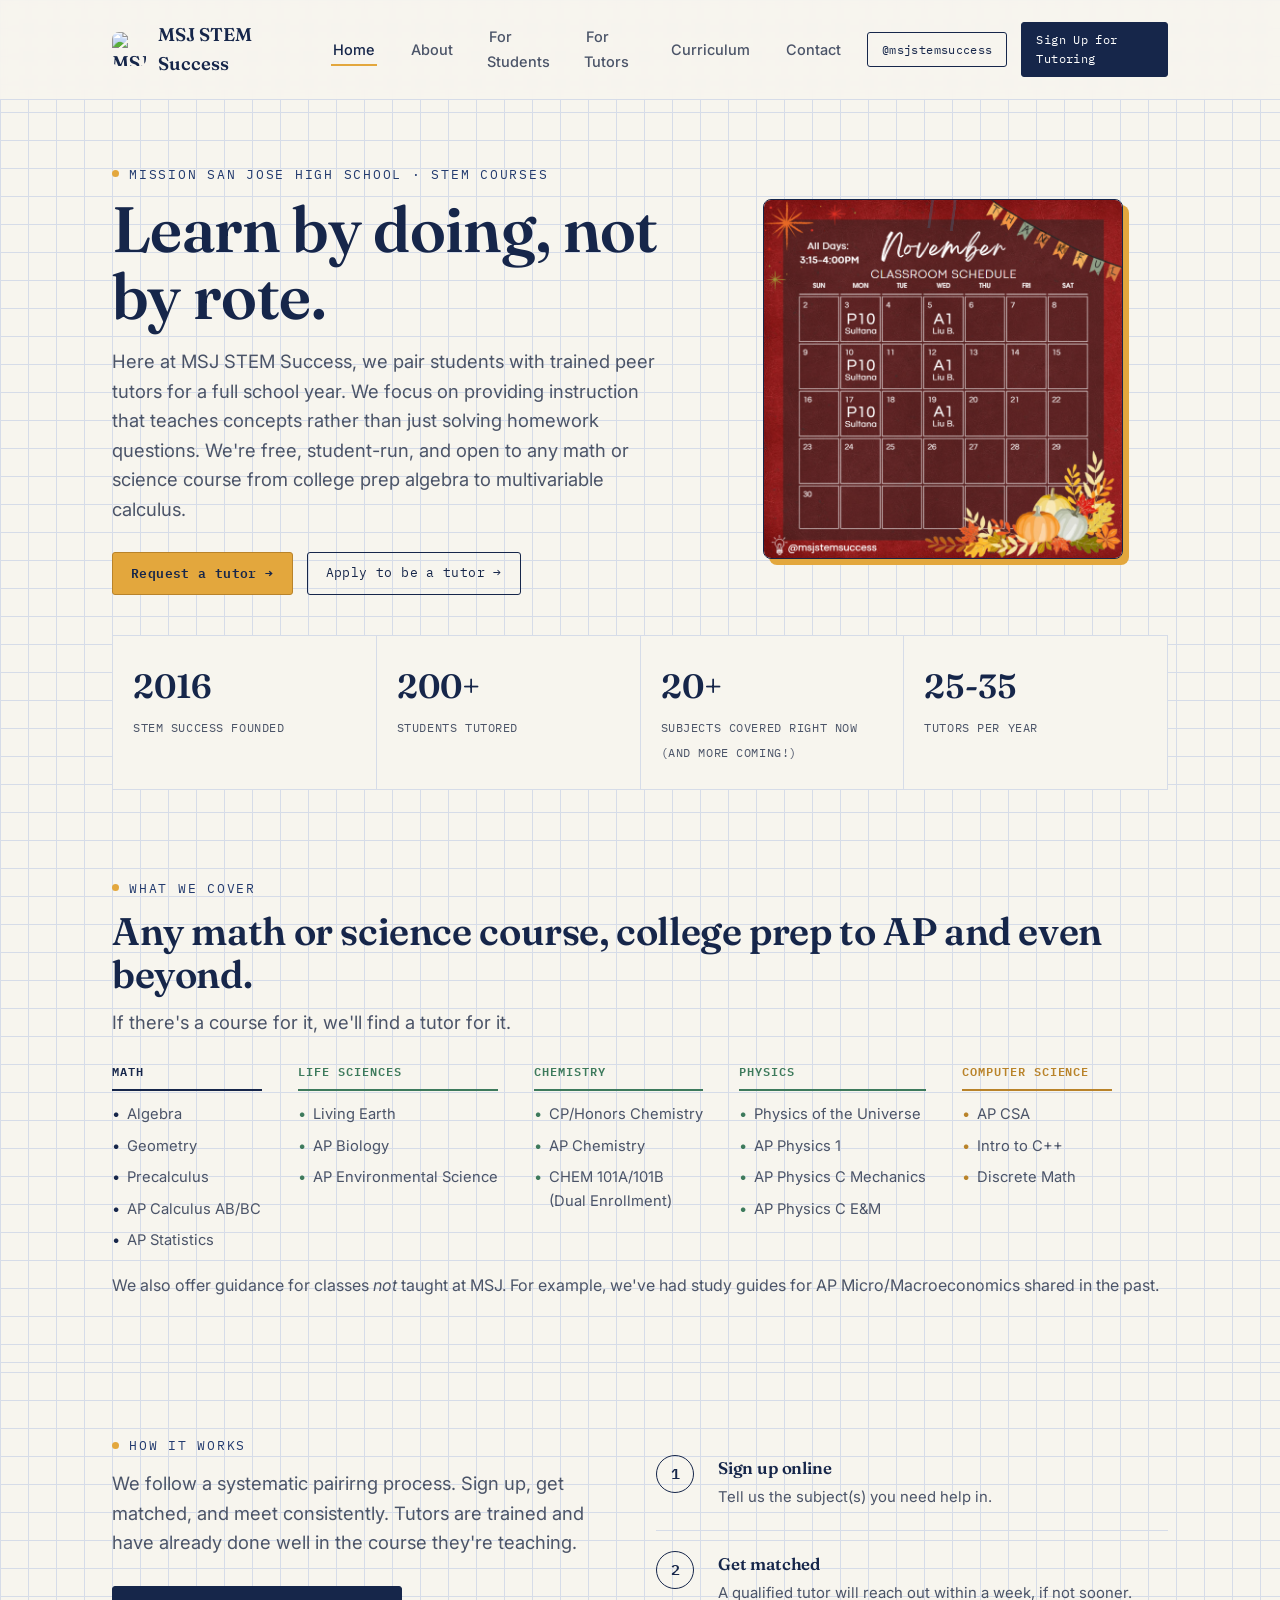
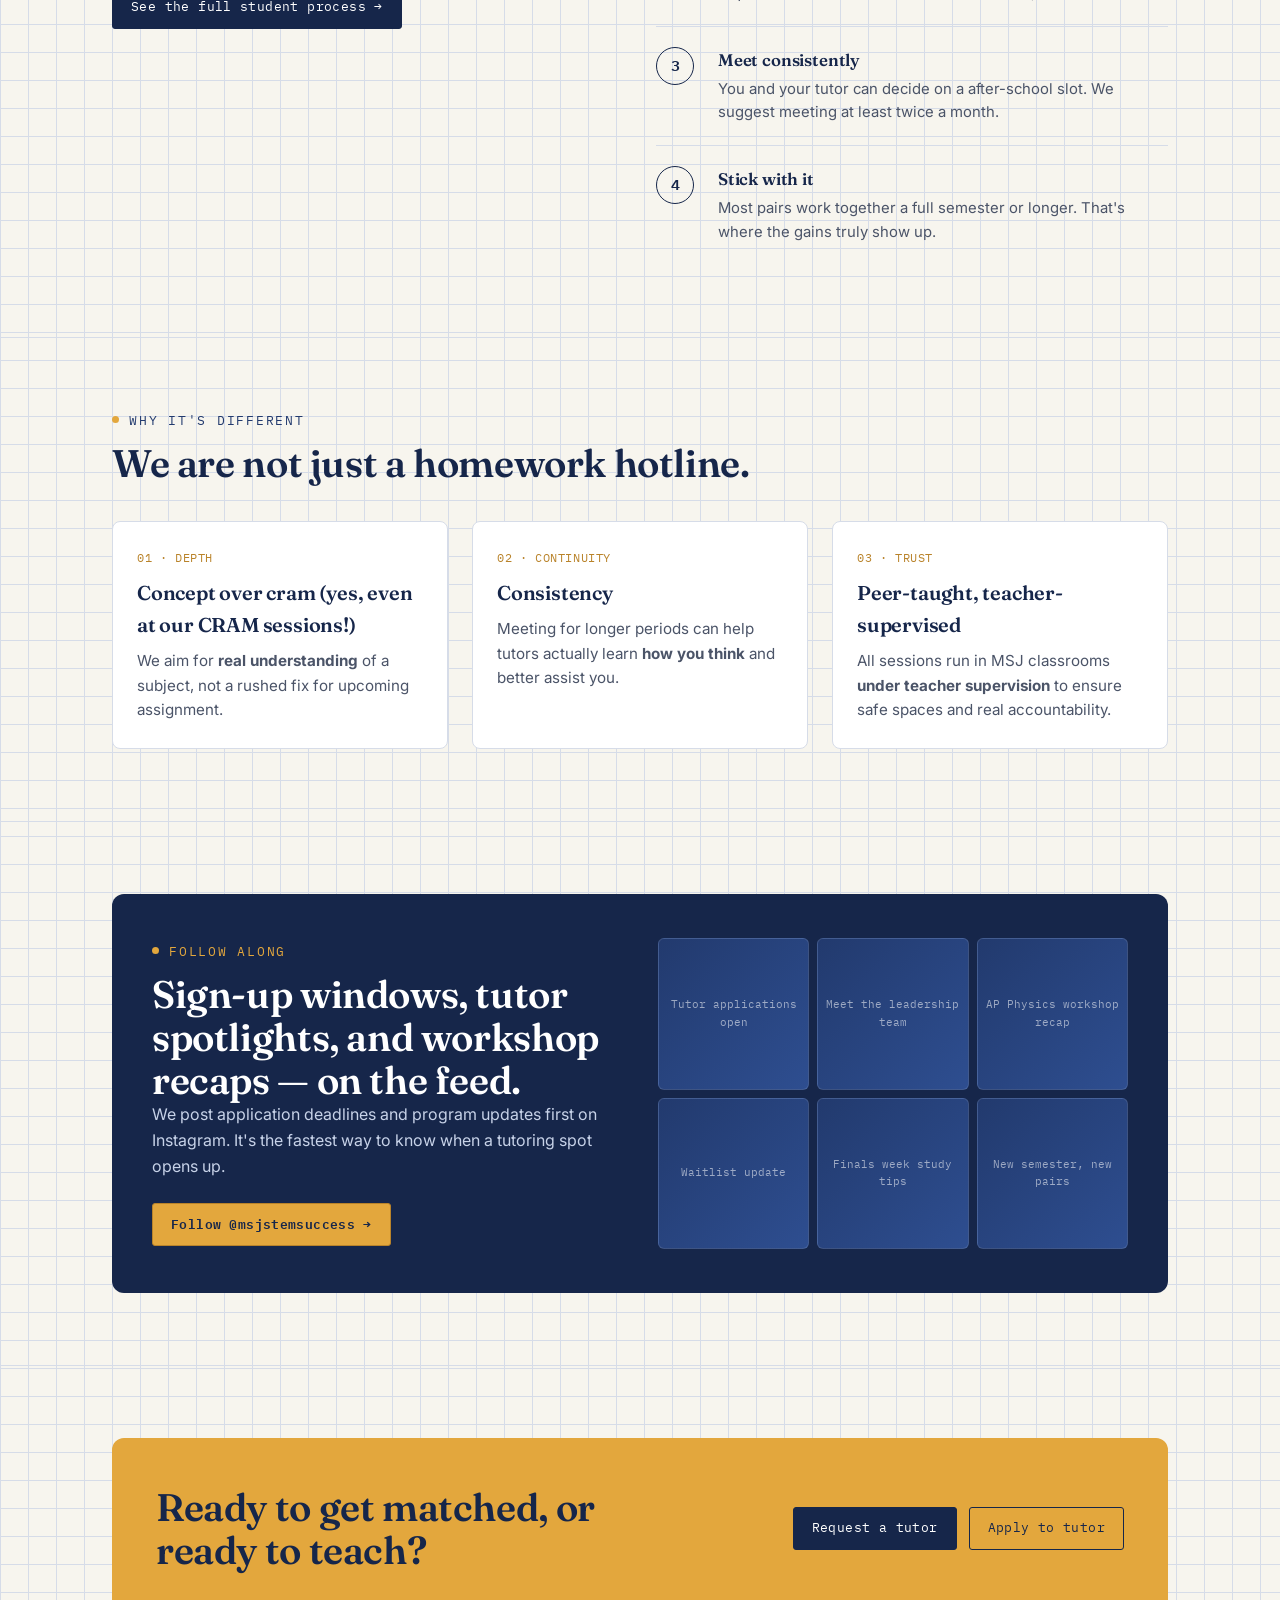
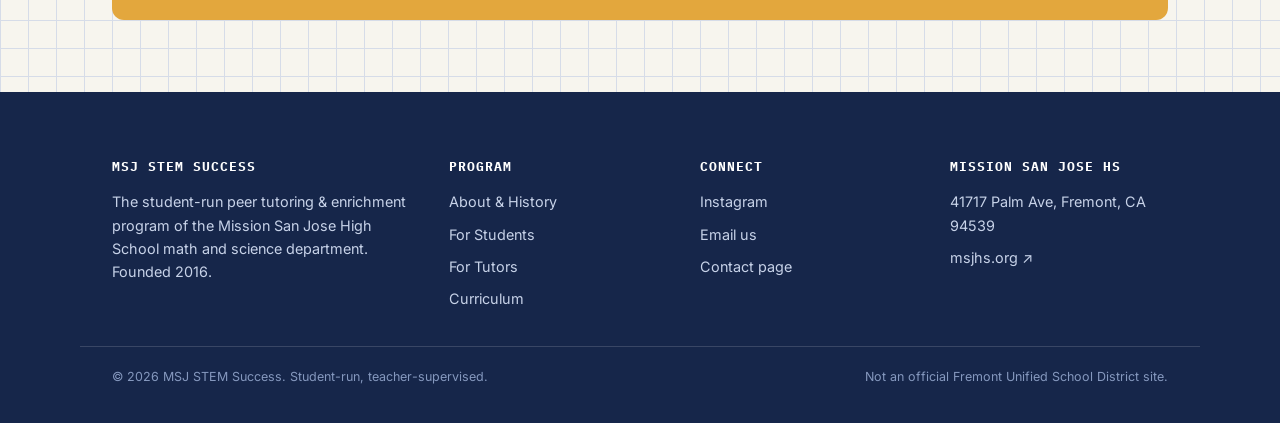
==== commit 07f0dfa1: "changed logo" ====
--- a/index.html
+++ b/index.html
@@ -12,11 +12,12 @@
 <header class="site-header">
   <nav class="nav">
     <a href="index.html" class="brand">
-      <span class="brand-mark">Σ</span>
+      <img src="content/logo.png" alt="MSJ STEM Success logo" class="brand-mark">
       MSJ STEM Success
     </a>
     <ul class="nav-links">
       <li><a href="index.html" class="active">Home</a></li>
+      <li><a href="about.html">About</a></li>
       <li><a href="students.html">For Students</a></li>
       <li><a href="tutors.html">For Tutors</a></li>
       <li><a href="curriculum.html">Curriculum</a></li>
@@ -49,16 +50,8 @@
       </div>
 
       <div class="equation-card">
-        <img src="content/calendar.png" alt="Calendar" class="clip-photo">
         <div class="paperclip"></div>
-        <div class="equation-row">
-          <span>Tutor</span><span class="op">+</span><span>Tutee</span><span class="op">×</span><span>Communication</span><span class="op">=</span><span style="color:var(--green)">STEM <strong>Success</strong></span>
-        </div>
-        <div class="equation-note">
-          <b>Our story:</b><br>
-          We began about a decade ago as a small classroom experiment when some of our former leaders noticed struggling students and no easy way for them to get help. Since then, as we've worked with teachers and office administrators, we've managed to expand our reach to tutor 200+ students and create a real impact.
-          Today, we have dozens of tutors covering 20+ subjects and supporting students in every grade.
-        </div>
+        <img src="content/calendar.png" alt="Calendar" class="equation-photo">
       </div>
     </div>
 
@@ -194,31 +187,6 @@
     </div>
   </section>
 
-  <!-- HOW WE'RE RUN -->
-  <section class="section">
-    <div class="wrap">
-      <p class="eyebrow">How we're run</p>
-      <h2 style="margin-top:10px; margin-bottom:36px;">Student leadership. Teacher supervision.</h2>
-      <div class="grid-3">
-        <div class="card">
-          <span class="card-index">01</span>
-          <h3>Student-led</h3>
-          <p>A rotating leadership team of MSJ students recruit tutors, match pairs, and run day-to-day operations.</p>
-        </div>
-        <div class="card">
-          <span class="card-index">02</span>
-          <h3>Math &amp; science dept.</h3>
-          <p>The program operates under the MSJHS math and science department, with classroom space and teacher oversight.</p>
-        </div>
-        <div class="card">
-          <span class="card-index">03</span>
-          <h3>Peer-taught</h3>
-          <p>Every tutor has already completed, and done well in, the exact course they're teaching.</p>
-        </div>
-      </div>
-    </div>
-  </section>
-
   <!-- INSTAGRAM -->
   <section class="section">
     <div class="wrap">
@@ -268,6 +236,7 @@
     <div>
       <h4>Program</h4>
       <ul>
+        <li><a href="about.html">About &amp; History</a></li>
         <li><a href="students.html">For Students</a></li>
         <li><a href="tutors.html">For Tutors</a></li>
         <li><a href="curriculum.html">Curriculum</a></li>
--- a/styles.css
+++ b/styles.css
@@ -120,9 +120,7 @@
 }
 .brand-mark{
   width:34px; height:34px; border-radius:7px;
-  background:var(--navy);
-  display:flex; align-items:center; justify-content:center;
-  color:var(--gold); font-family:var(--f-mono); font-weight:600; font-size:14px;
+  object-fit:cover;
   flex-shrink:0;
 }
 .nav-links{
@@ -189,23 +187,23 @@
   background:#fff;
   border:1.5px solid var(--navy);
   border-radius:8px;
-  padding:30px 26px;
   box-shadow:6px 6px 0 var(--gold);
   position:relative;
-}
-.equation-card .clip-photo{
-  position:absolute; top:-2px; right:20px;
-  width:70px; height:70px;
+  width:100%;
+  max-width:360px;
+  margin:0 auto;
+  aspect-ratio:1;
+  overflow:hidden;
+}
+.equation-card .equation-photo{
+  width:100%; height:100%;
   object-fit:cover;
-  border:3px solid #fff;
-  border-radius:4px;
-  box-shadow:0 3px 10px rgba(0,0,0,.18);
-  transform:rotate(6deg);
-  z-index:1;
+  display:block;
 }
 .equation-card .paperclip{
-  position:absolute; top:-14px; right:38px;
+  position:absolute; top:-14px; left:50%;
   width:26px; height:44px;
+  margin-left:-13px;
   border:3px solid var(--ink-soft);
   border-radius:13px 13px 0 0 / 20px 20px 0 0;
   border-bottom:none;
@@ -213,19 +211,6 @@
   transform:rotate(8deg);
   z-index:2;
 }
-.equation-row{
-  display:flex; align-items:baseline; gap:14px; flex-wrap:wrap;
-  font-family:var(--f-display);
-  font-size:clamp(1.3rem,2.6vw,1.9rem);
-  color:var(--navy);
-}
-.equation-row .op{ color:var(--gold-deep); font-family:var(--f-mono); font-size:1.2rem; }
-.equation-note{
-  margin-top:18px; padding-top:16px; border-top:1px dashed var(--grid-line);
-  font-family:var(--f-mono); font-size:12.5px; color:var(--ink-soft);
-  line-height:1.7;
-}
-.equation-note b{ color:var(--navy); }
 
 /* ---------- stat strip ---------- */
 .stat-strip{
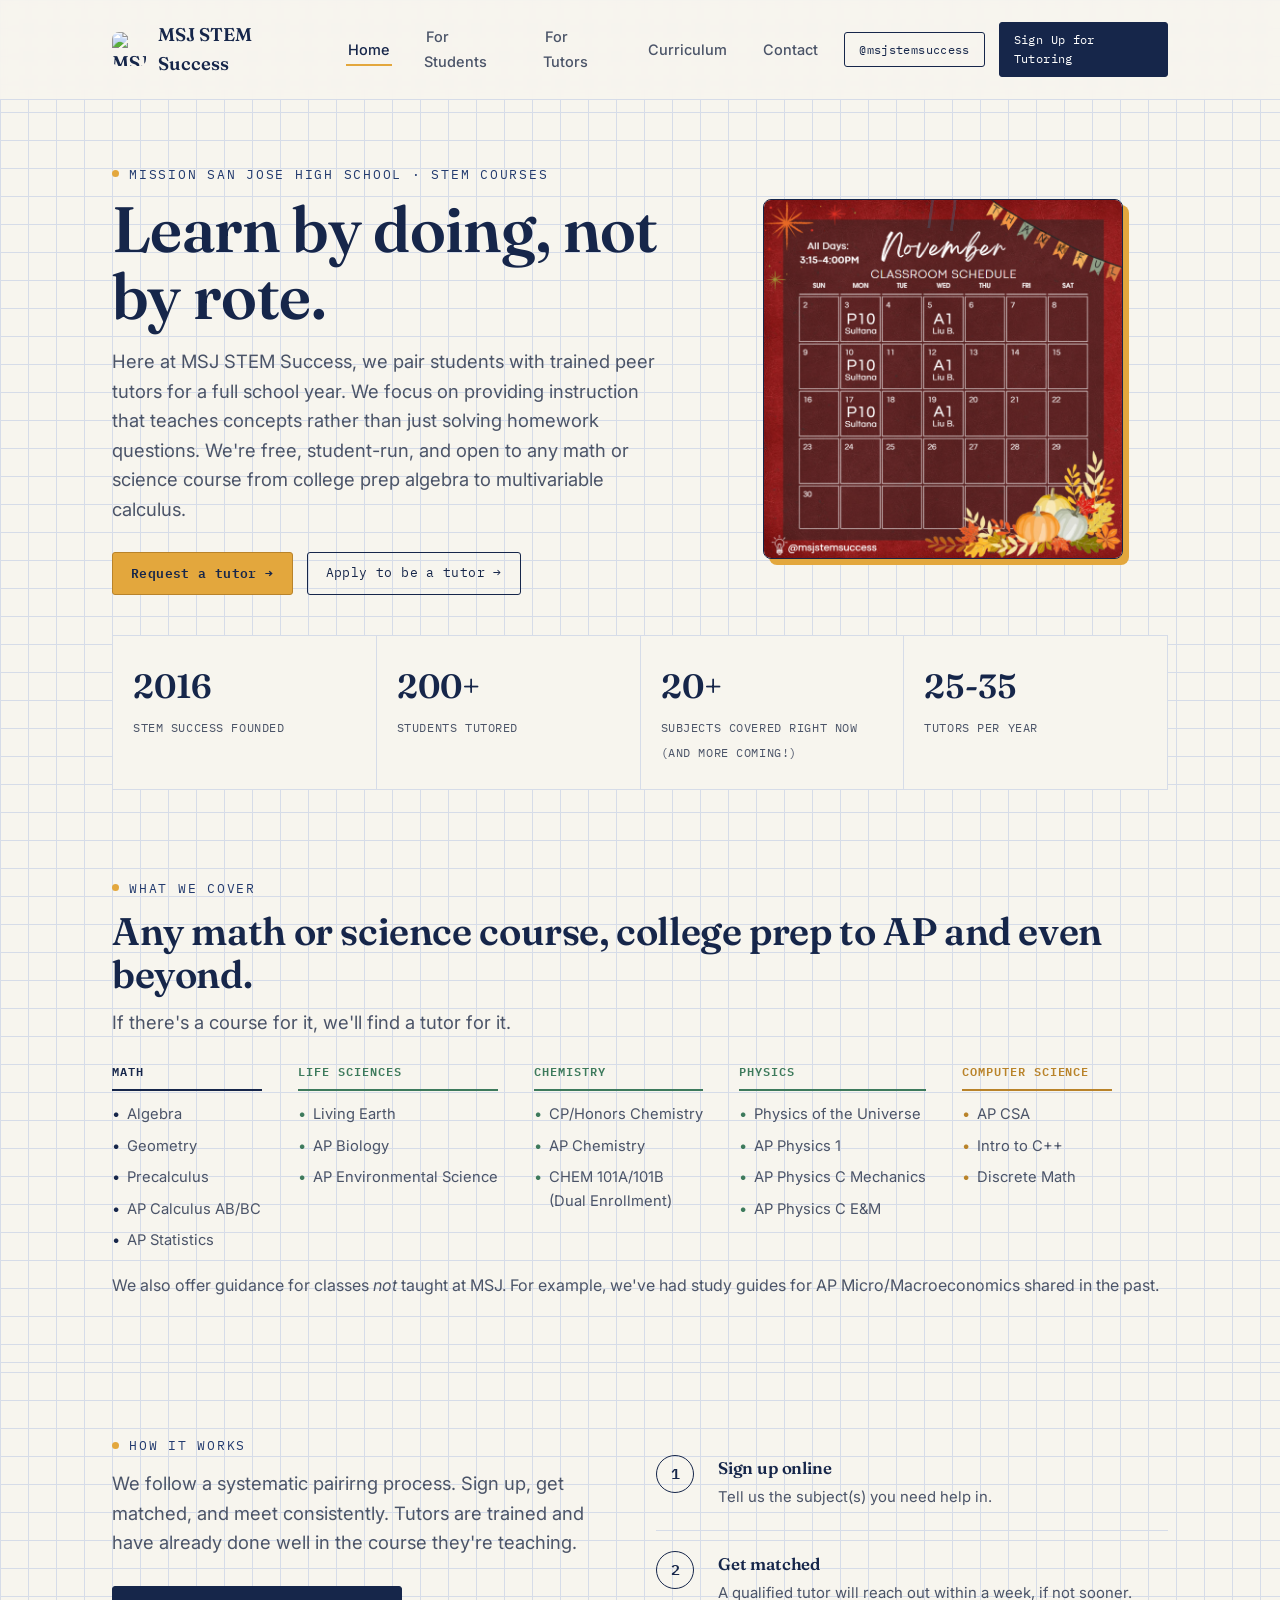
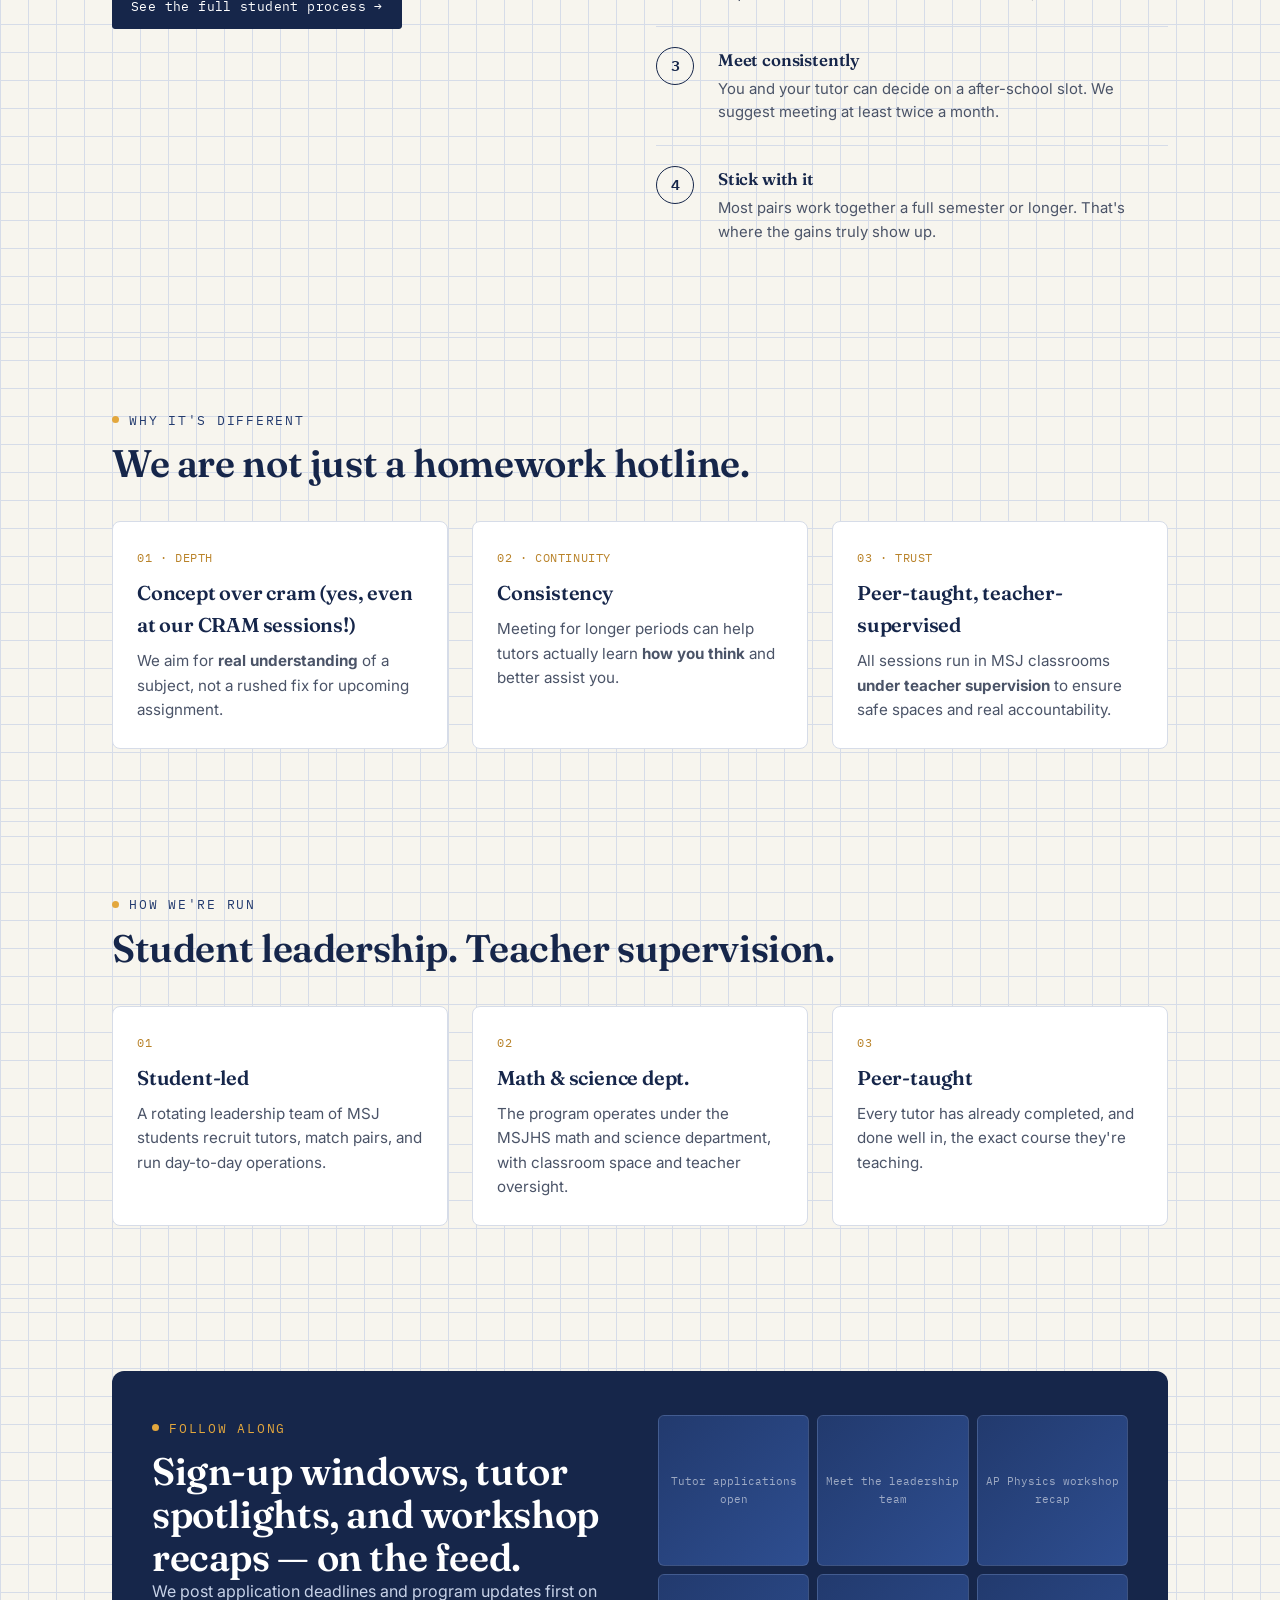
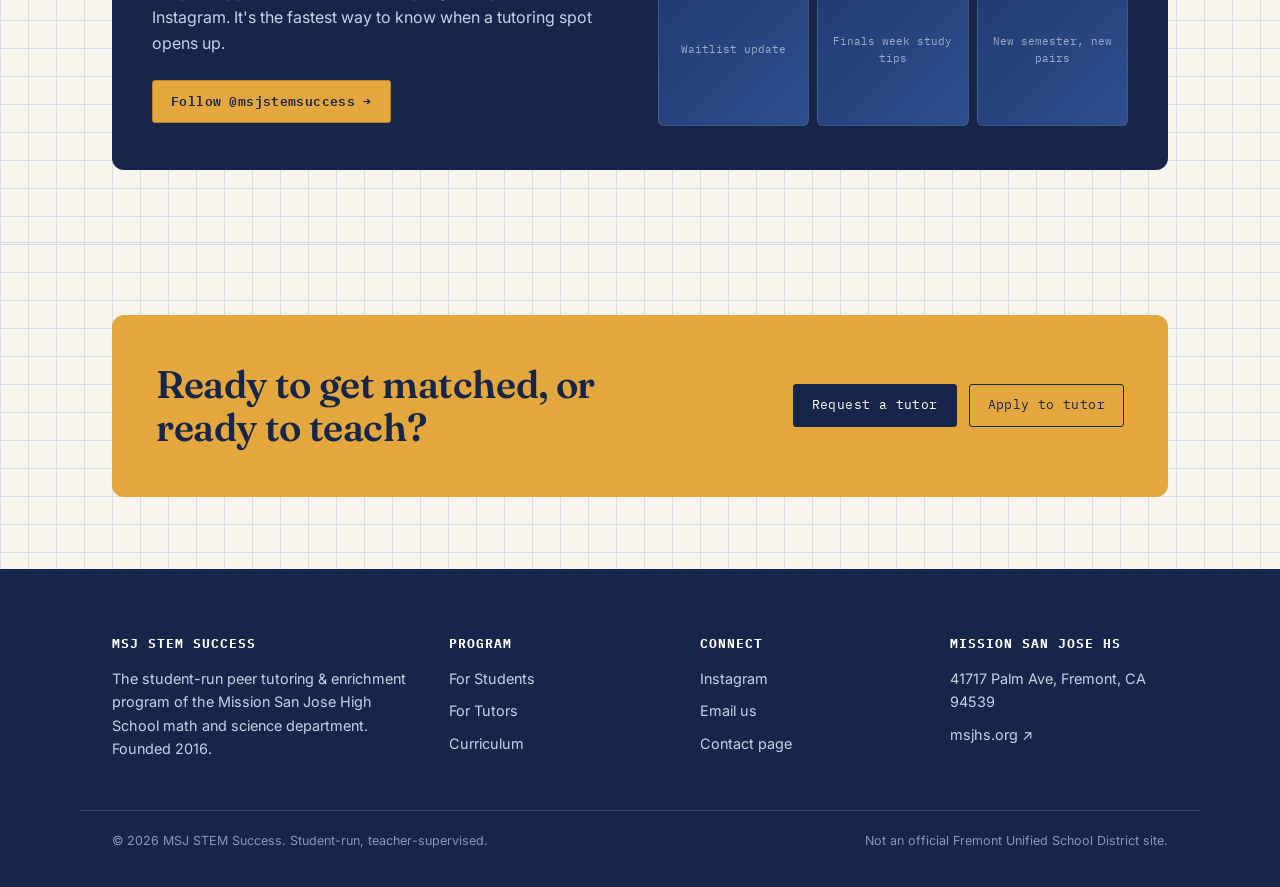
==== commit 7dbbd817: "changed logo" ====
--- a/index.html
+++ b/index.html
@@ -17,7 +17,6 @@
     </a>
     <ul class="nav-links">
       <li><a href="index.html" class="active">Home</a></li>
-      <li><a href="about.html">About</a></li>
       <li><a href="students.html">For Students</a></li>
       <li><a href="tutors.html">For Tutors</a></li>
       <li><a href="curriculum.html">Curriculum</a></li>
@@ -187,6 +186,31 @@
     </div>
   </section>
 
+  <!-- HOW WE'RE RUN -->
+  <section class="section">
+    <div class="wrap">
+      <p class="eyebrow">How we're run</p>
+      <h2 style="margin-top:10px; margin-bottom:36px;">Student leadership. Teacher supervision.</h2>
+      <div class="grid-3">
+        <div class="card">
+          <span class="card-index">01</span>
+          <h3>Student-led</h3>
+          <p>A rotating leadership team of MSJ students recruit tutors, match pairs, and run day-to-day operations.</p>
+        </div>
+        <div class="card">
+          <span class="card-index">02</span>
+          <h3>Math &amp; science dept.</h3>
+          <p>The program operates under the MSJHS math and science department, with classroom space and teacher oversight.</p>
+        </div>
+        <div class="card">
+          <span class="card-index">03</span>
+          <h3>Peer-taught</h3>
+          <p>Every tutor has already completed, and done well in, the exact course they're teaching.</p>
+        </div>
+      </div>
+    </div>
+  </section>
+
   <!-- INSTAGRAM -->
   <section class="section">
     <div class="wrap">
@@ -236,7 +260,6 @@
     <div>
       <h4>Program</h4>
       <ul>
-        <li><a href="about.html">About &amp; History</a></li>
         <li><a href="students.html">For Students</a></li>
         <li><a href="tutors.html">For Tutors</a></li>
         <li><a href="curriculum.html">Curriculum</a></li>
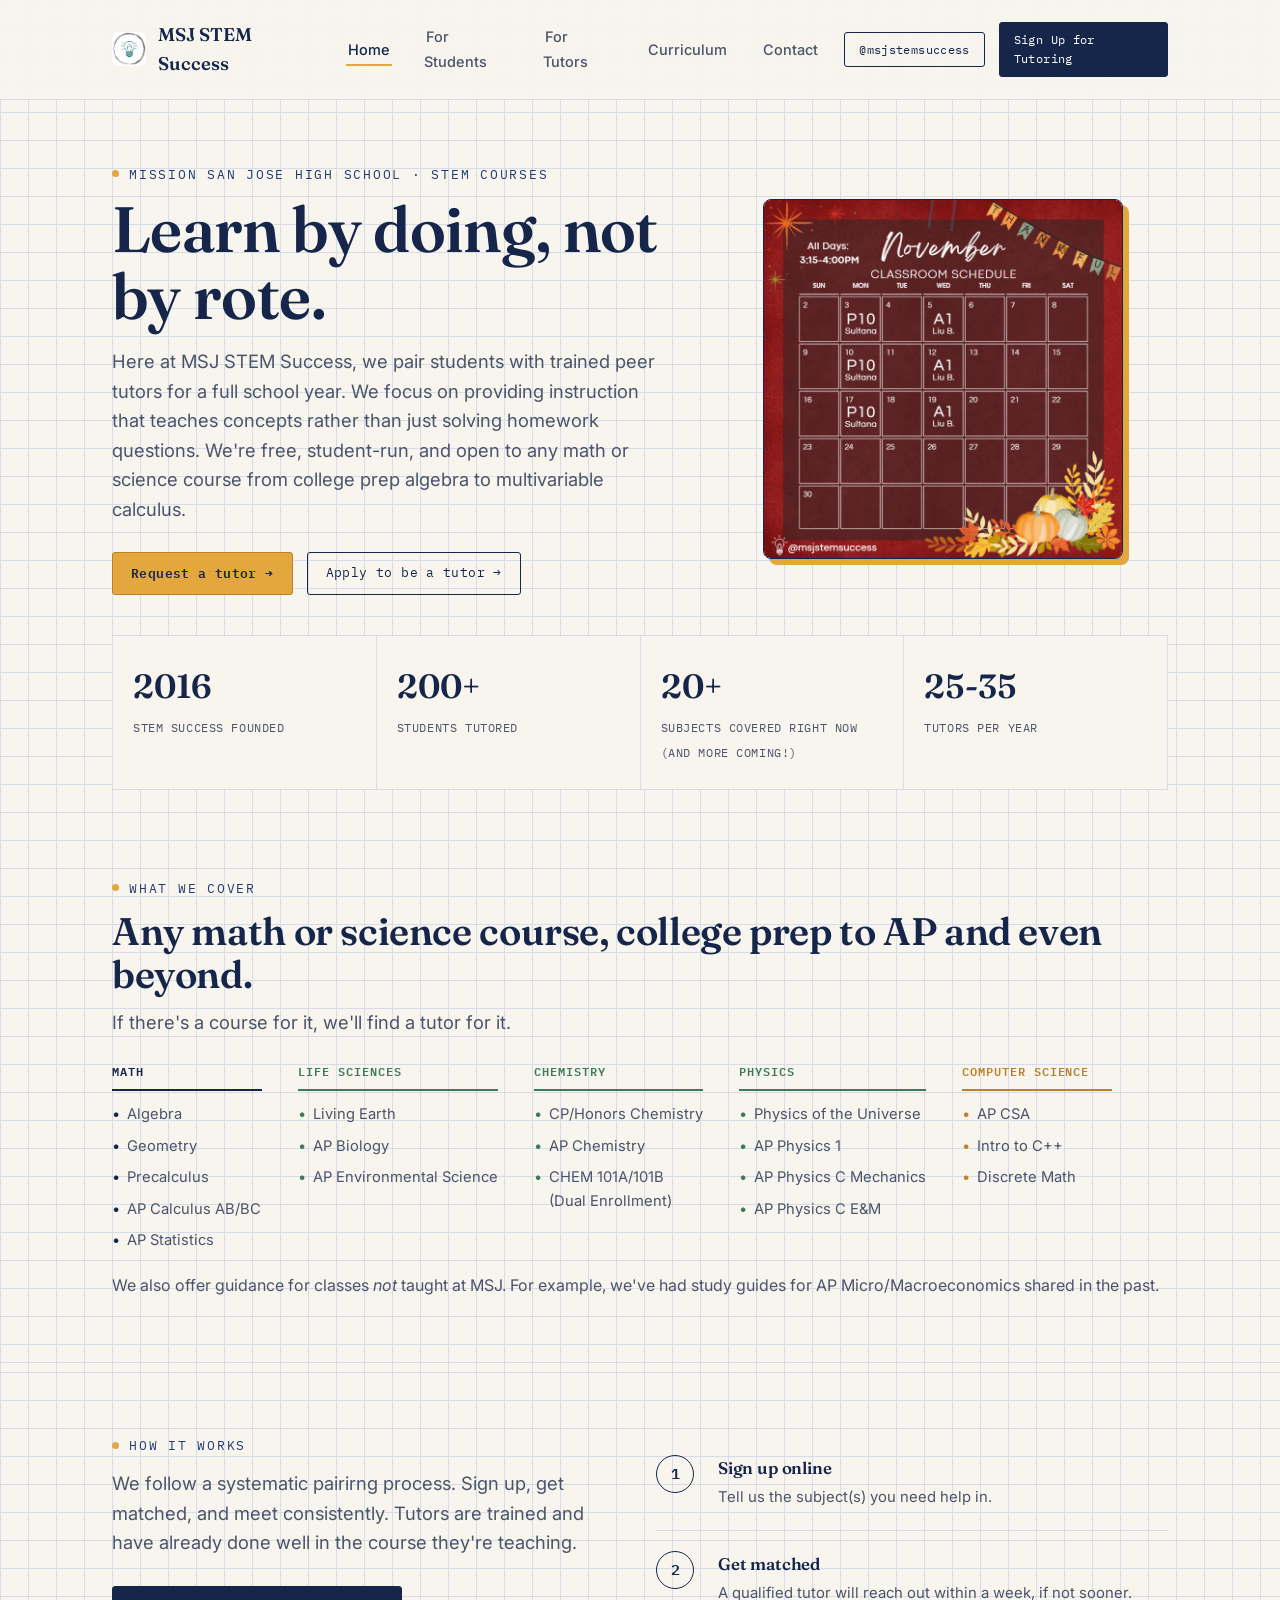
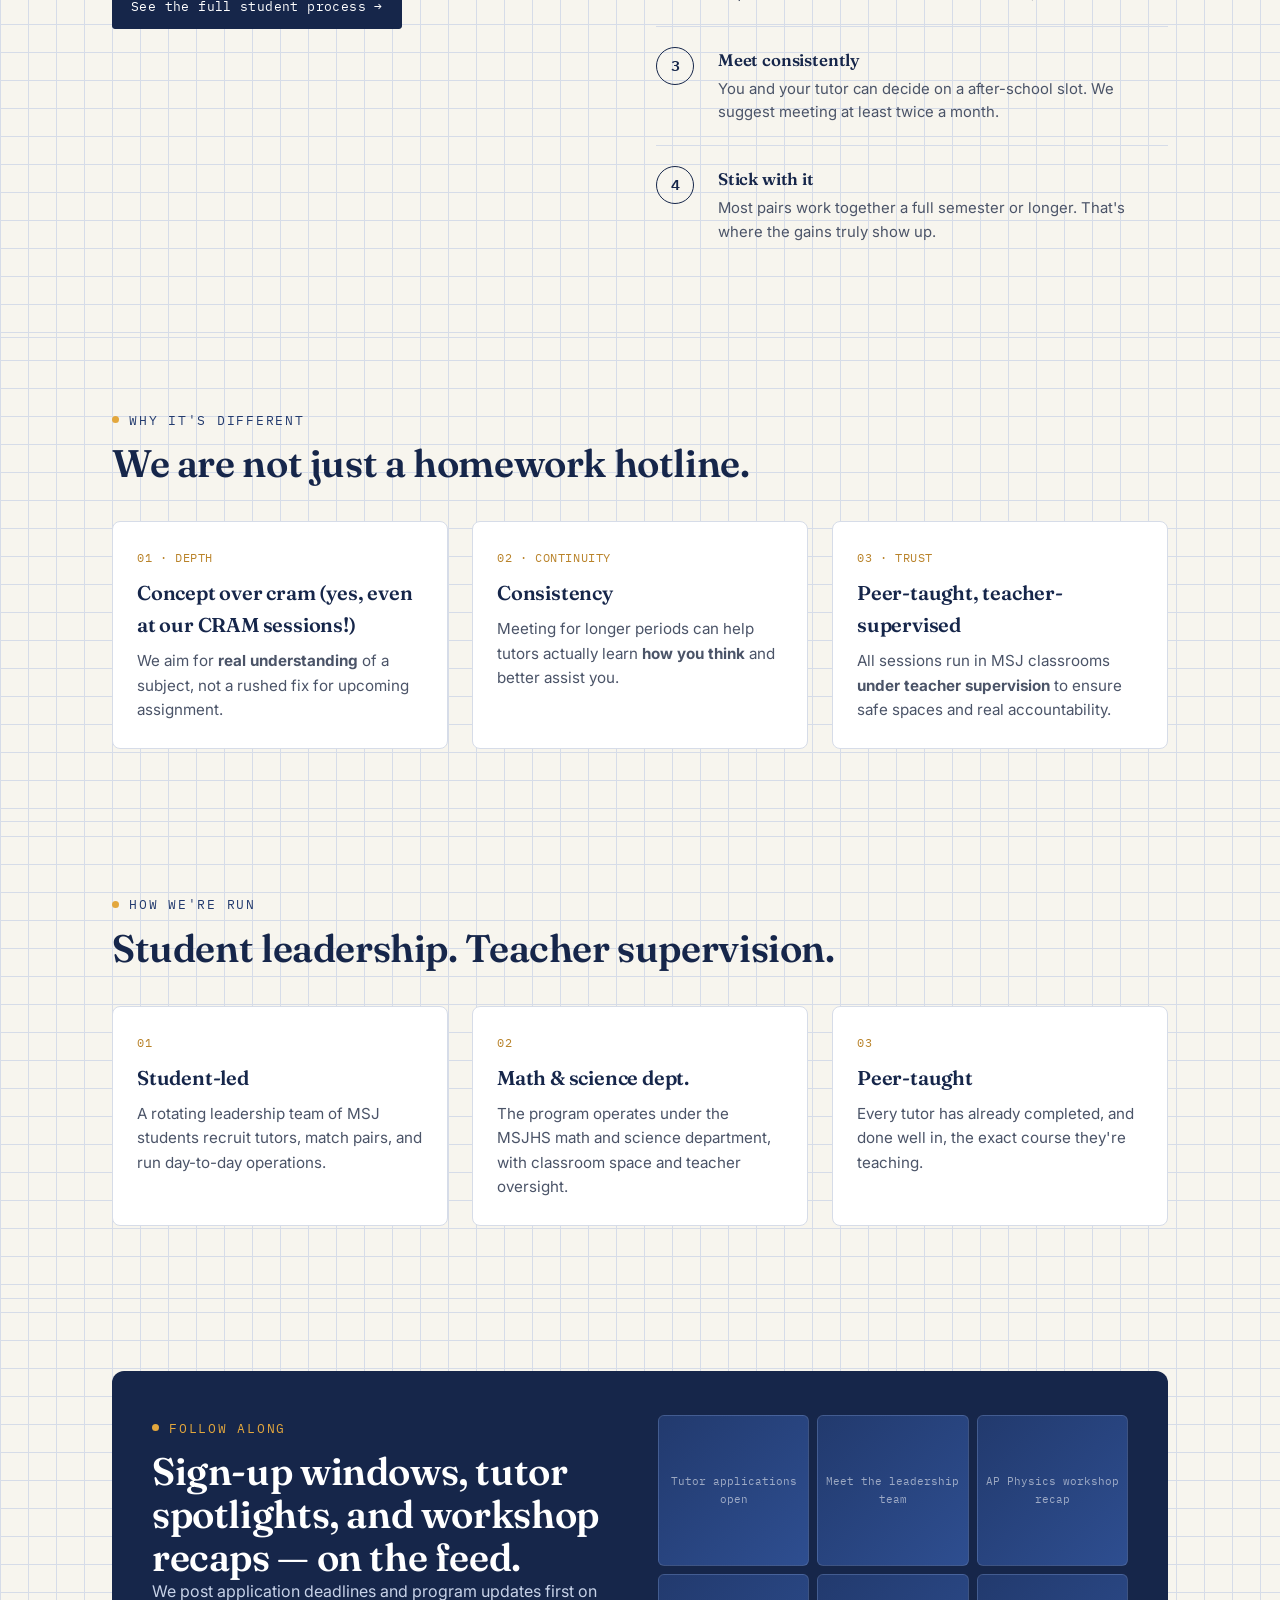
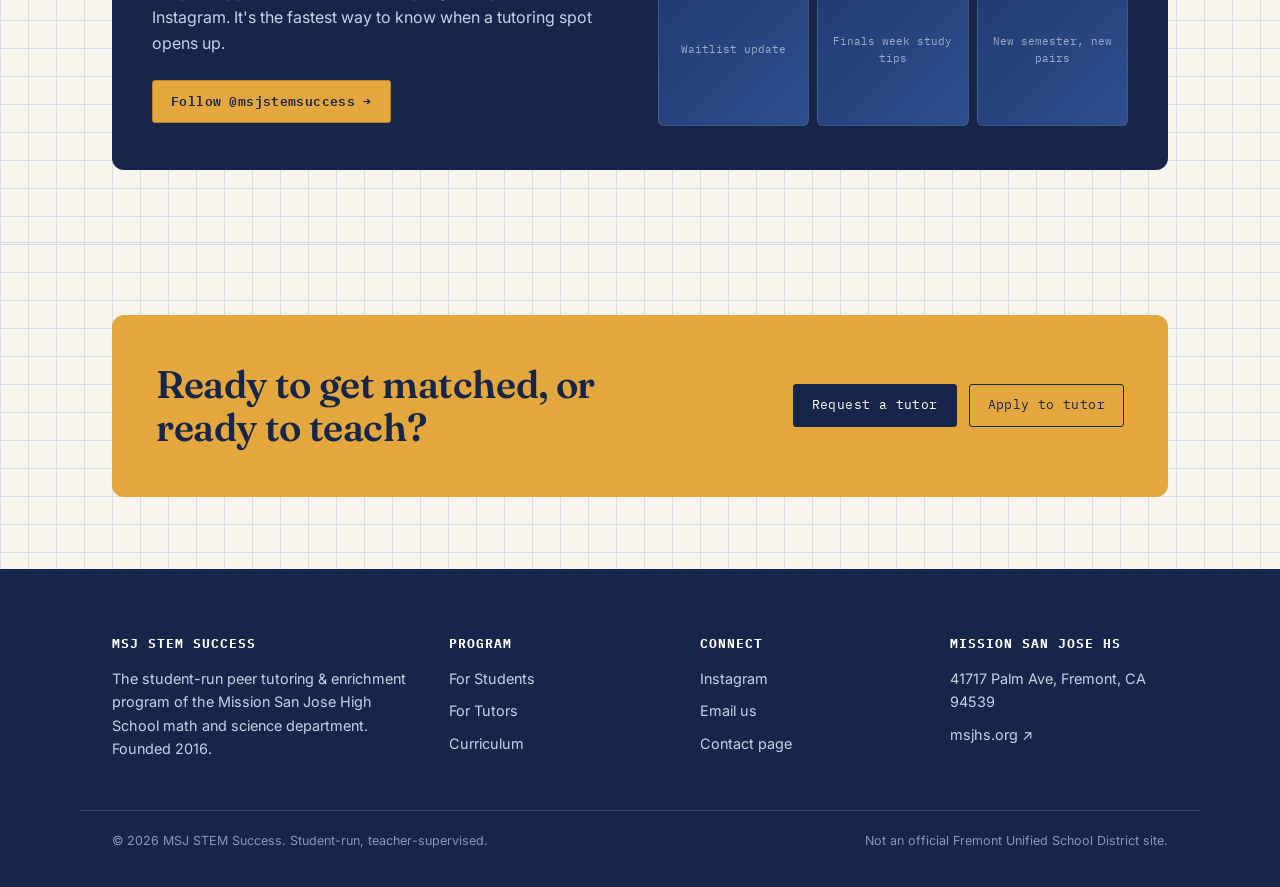
==== commit e5825e9e: "changed logo url" ====
--- a/index.html
+++ b/index.html
@@ -12,7 +12,7 @@
 <header class="site-header">
   <nav class="nav">
     <a href="index.html" class="brand">
-      <img src="content/logo.png" alt="MSJ STEM Success logo" class="brand-mark">
+      <img src="content/logo.jpg" alt="MSJ STEM Success logo" class="brand-mark">
       MSJ STEM Success
     </a>
     <ul class="nav-links">
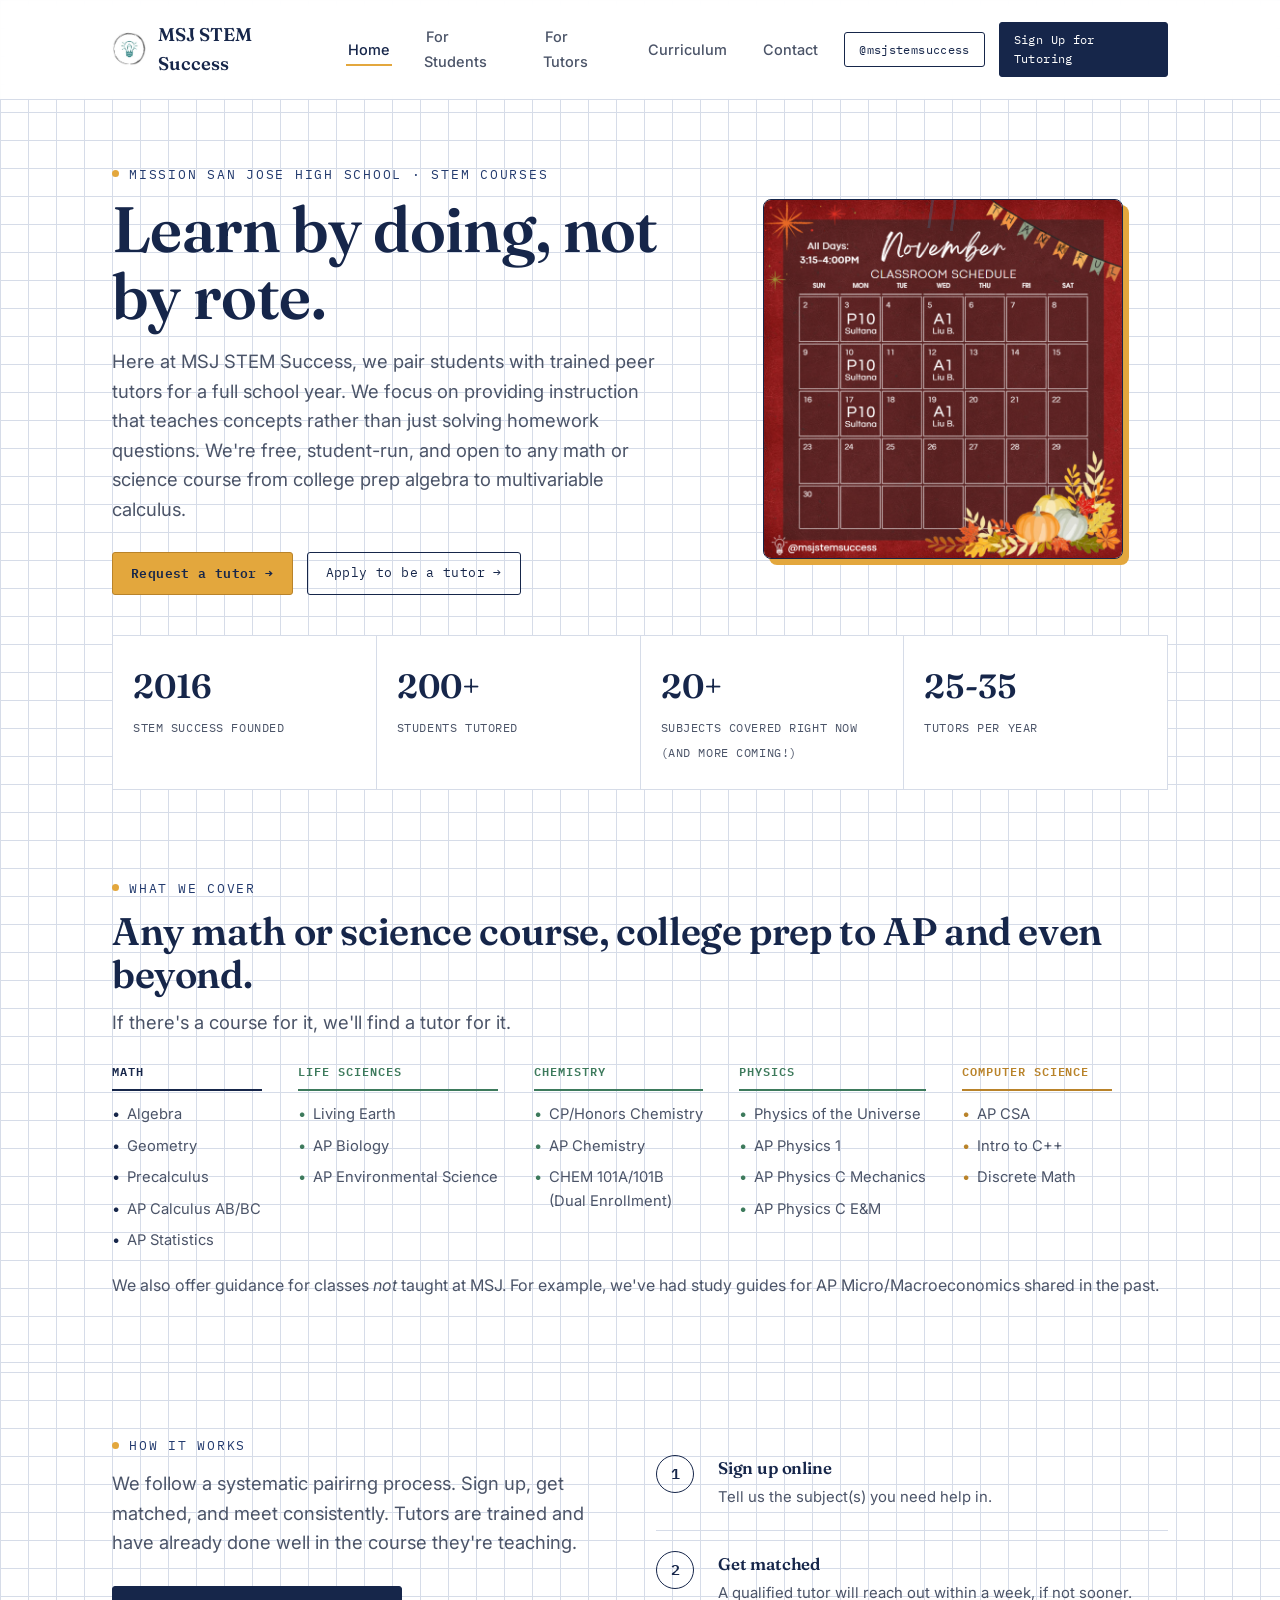
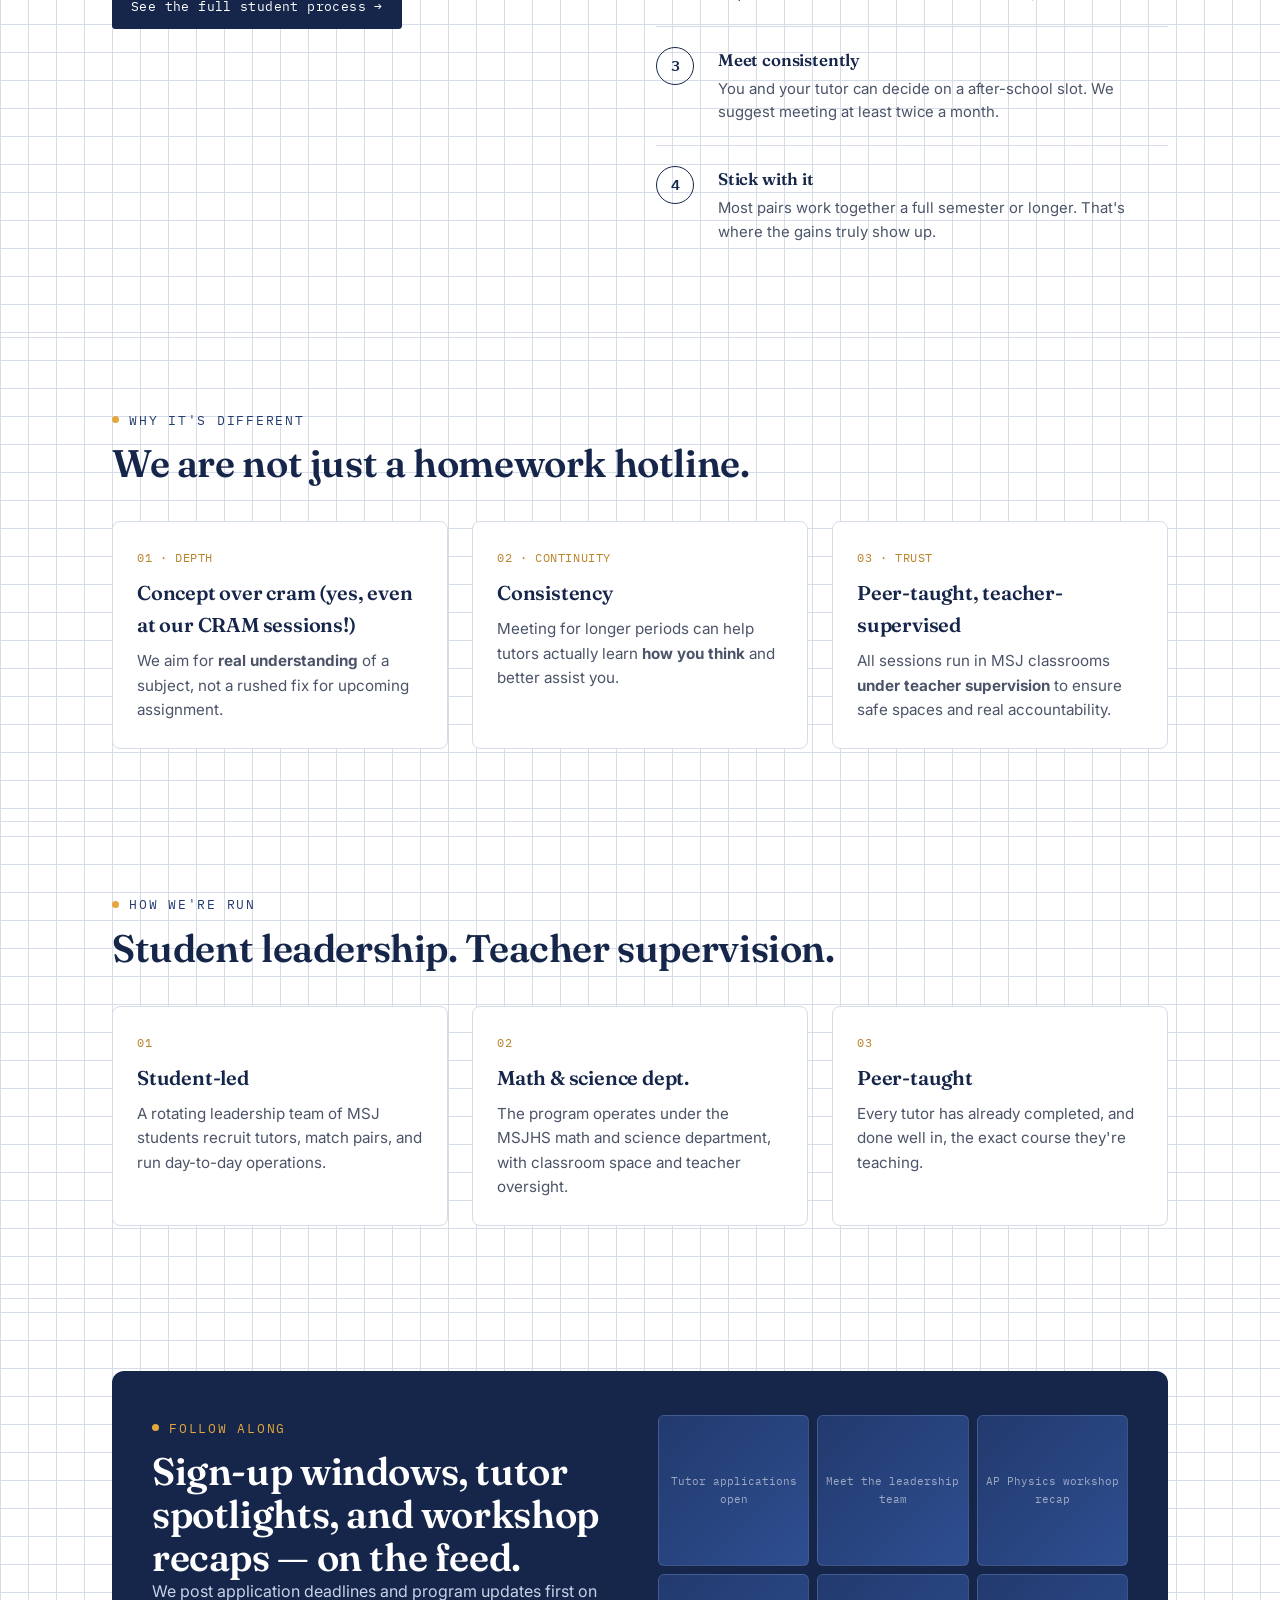
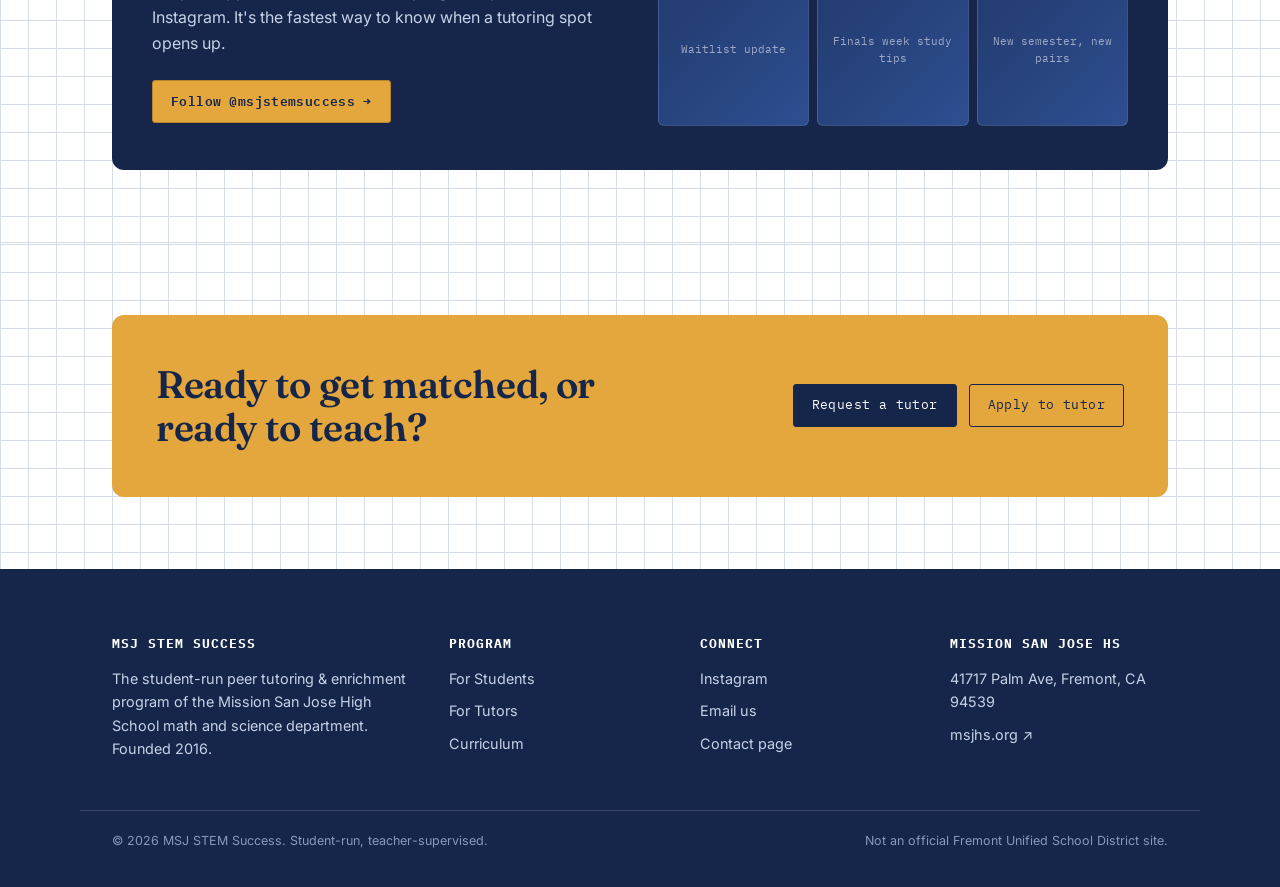
==== commit 7ac318d1: "fixed spacings" ====
--- a/index.html
+++ b/index.html
@@ -6,6 +6,7 @@
 <title>MSJ STEM Success — Peer Tutoring Organization at Mission San Jose High School</title>
 <meta name="description" content="MSJ STEM Success is the student-run peer tutoring and enrichment program of the Mission San Jose High School math & science department.">
 <link rel="stylesheet" href="styles.css">
+<link rel="icon" type="image/jpeg" href="content/logo.jpg">
 </head>
 <body>
 
--- a/styles.css
+++ b/styles.css
@@ -9,7 +9,7 @@
 
 :root{
   /* palette */
-  --paper:      #F7F5EE;
+  --paper:      #FFFFFF;
   --paper-dim:  #EFEBE0;
   --grid-line:  #D6DCE8;
   --ink:        #1B2131;
@@ -103,7 +103,7 @@
 /* ---------- header / nav ---------- */
 .site-header{
   position:sticky; top:0; z-index:50;
-  background:rgba(247,245,238,.92);
+  background:rgba(255,255,255,.92);
   backdrop-filter:blur(6px);
   border-bottom:1px solid var(--grid-line);
 }
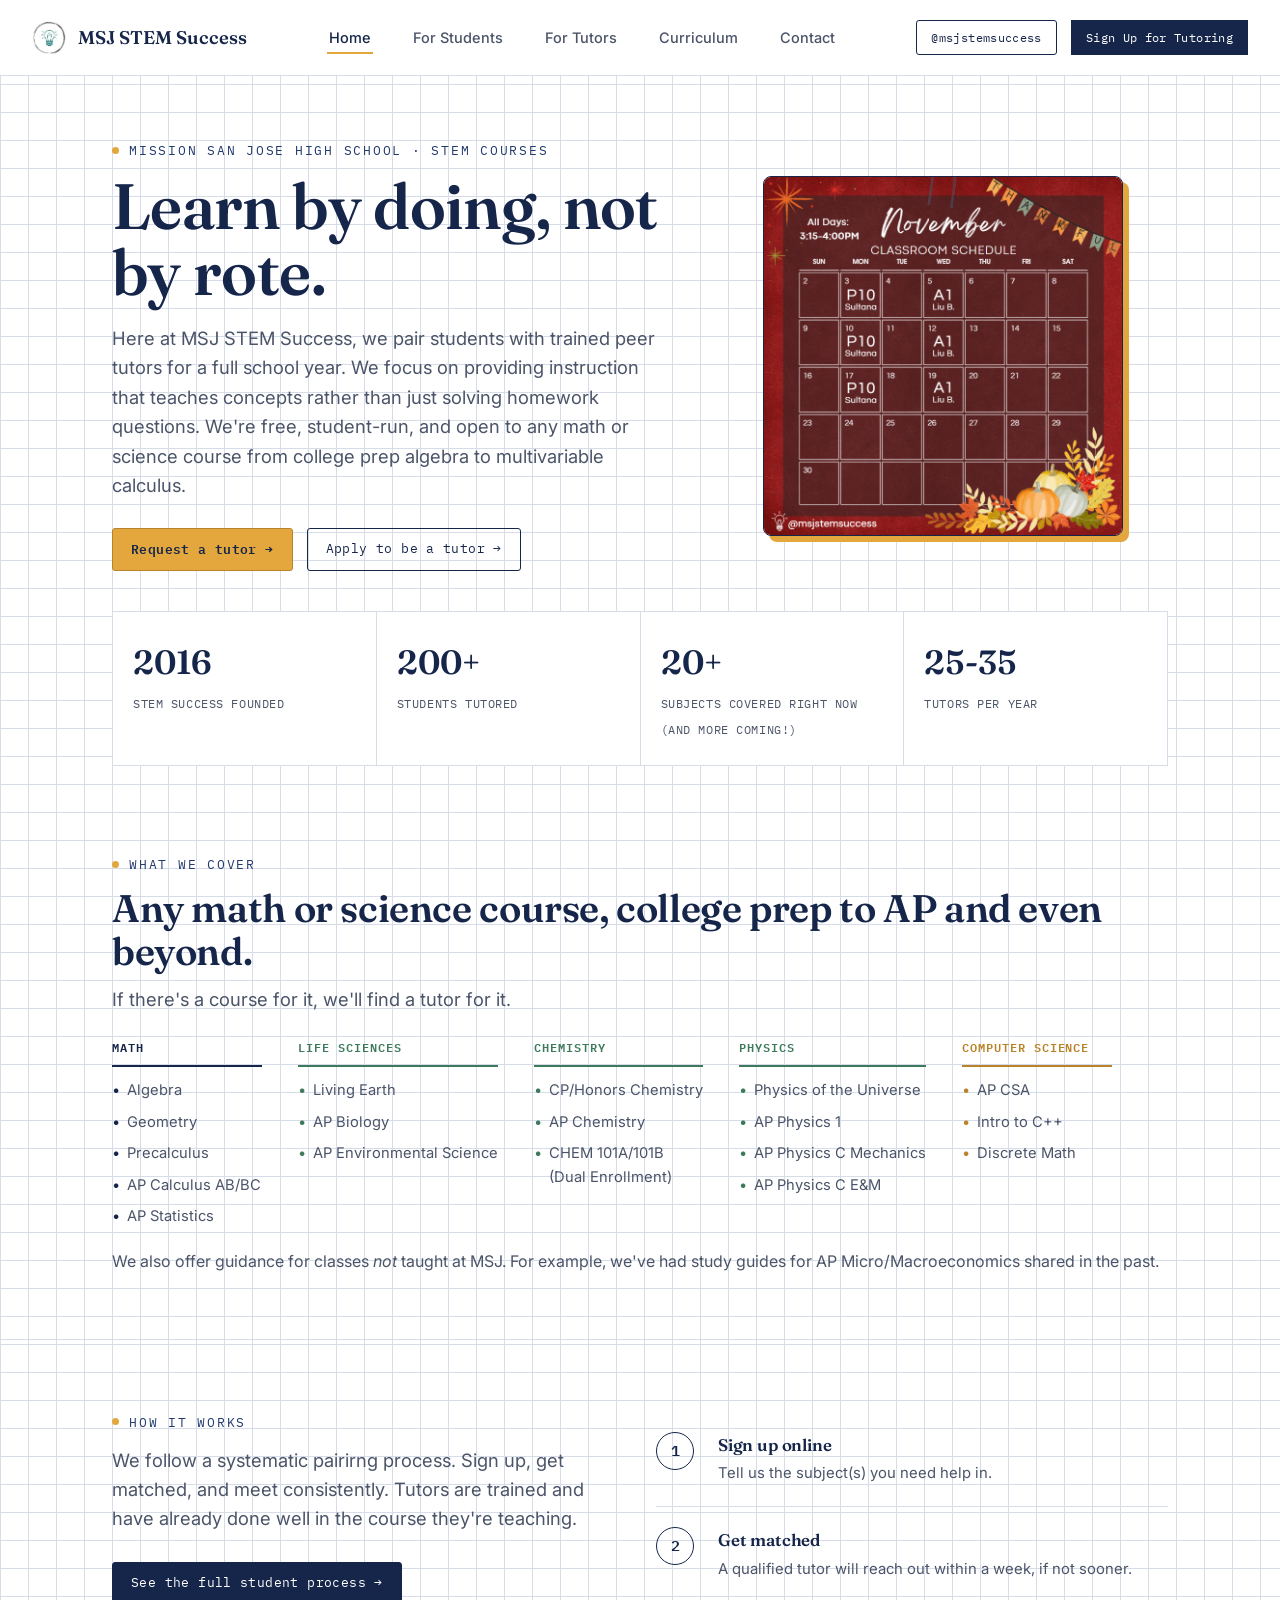
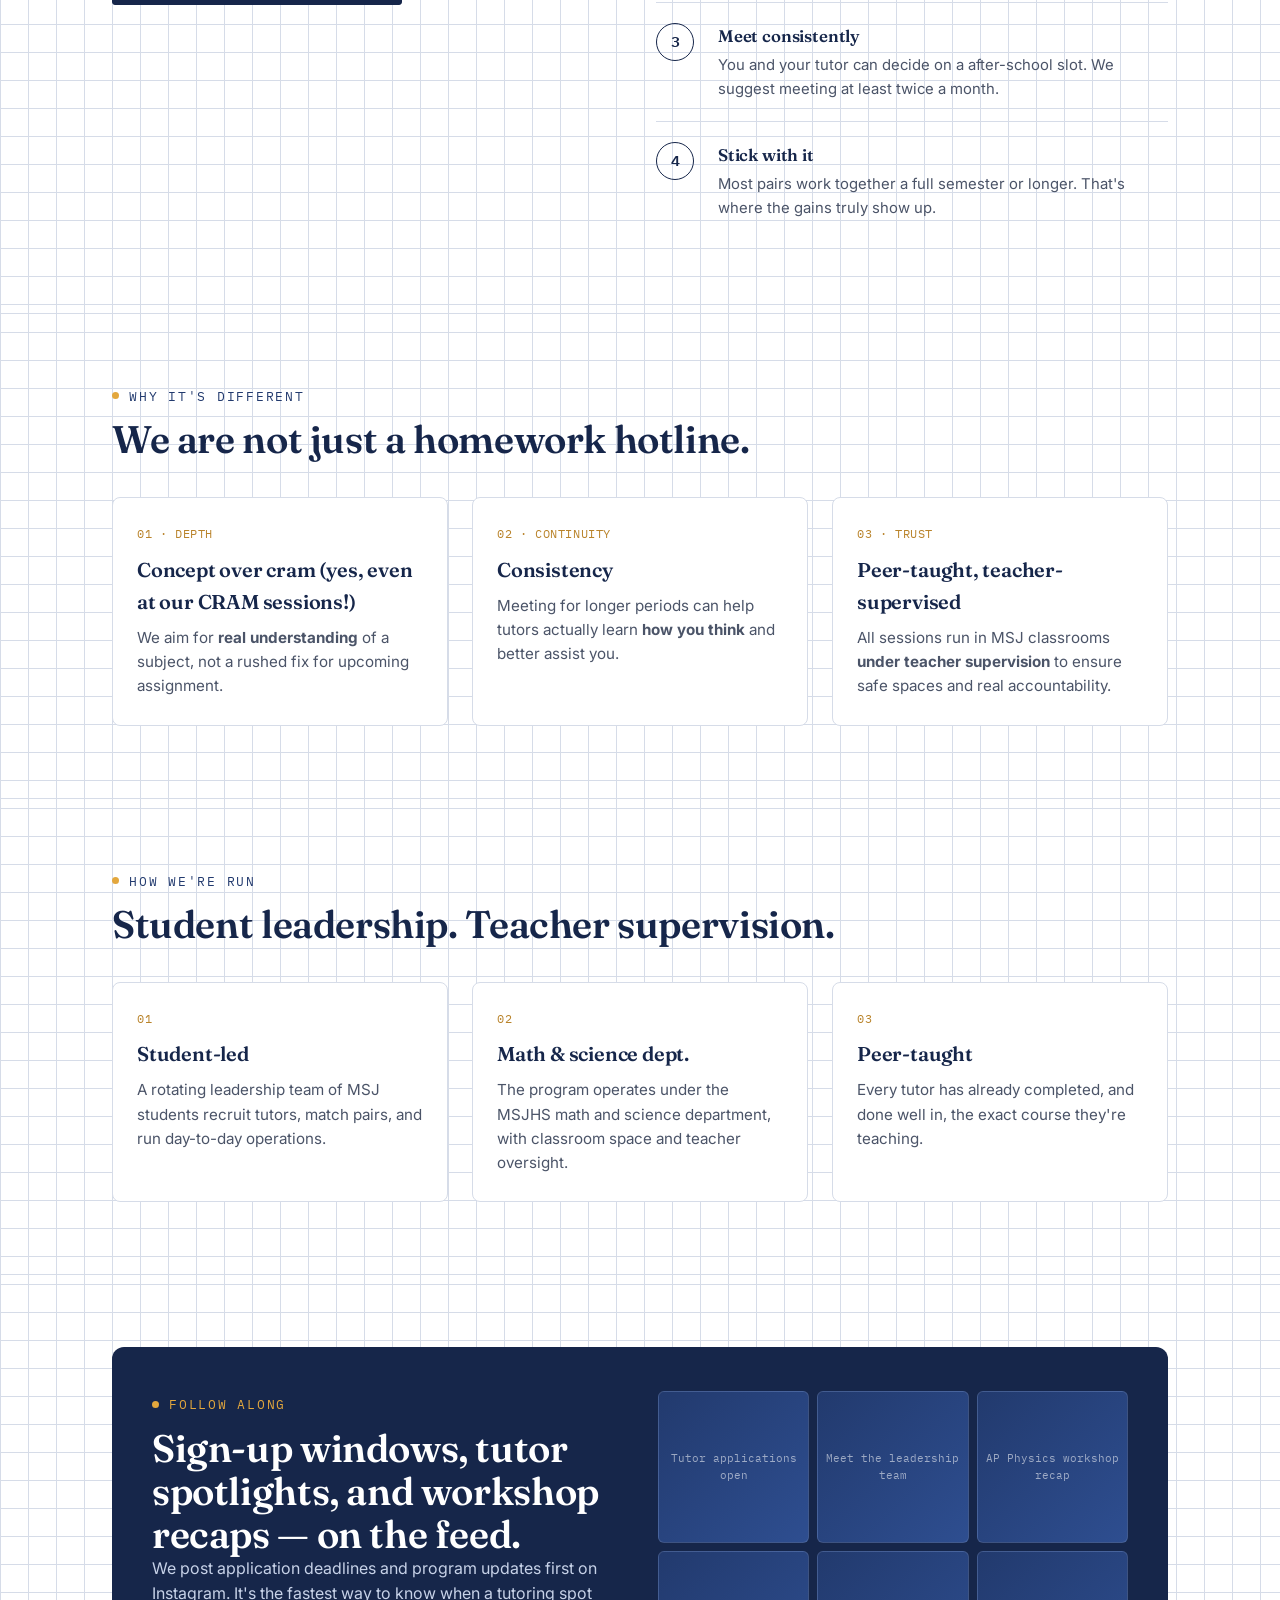
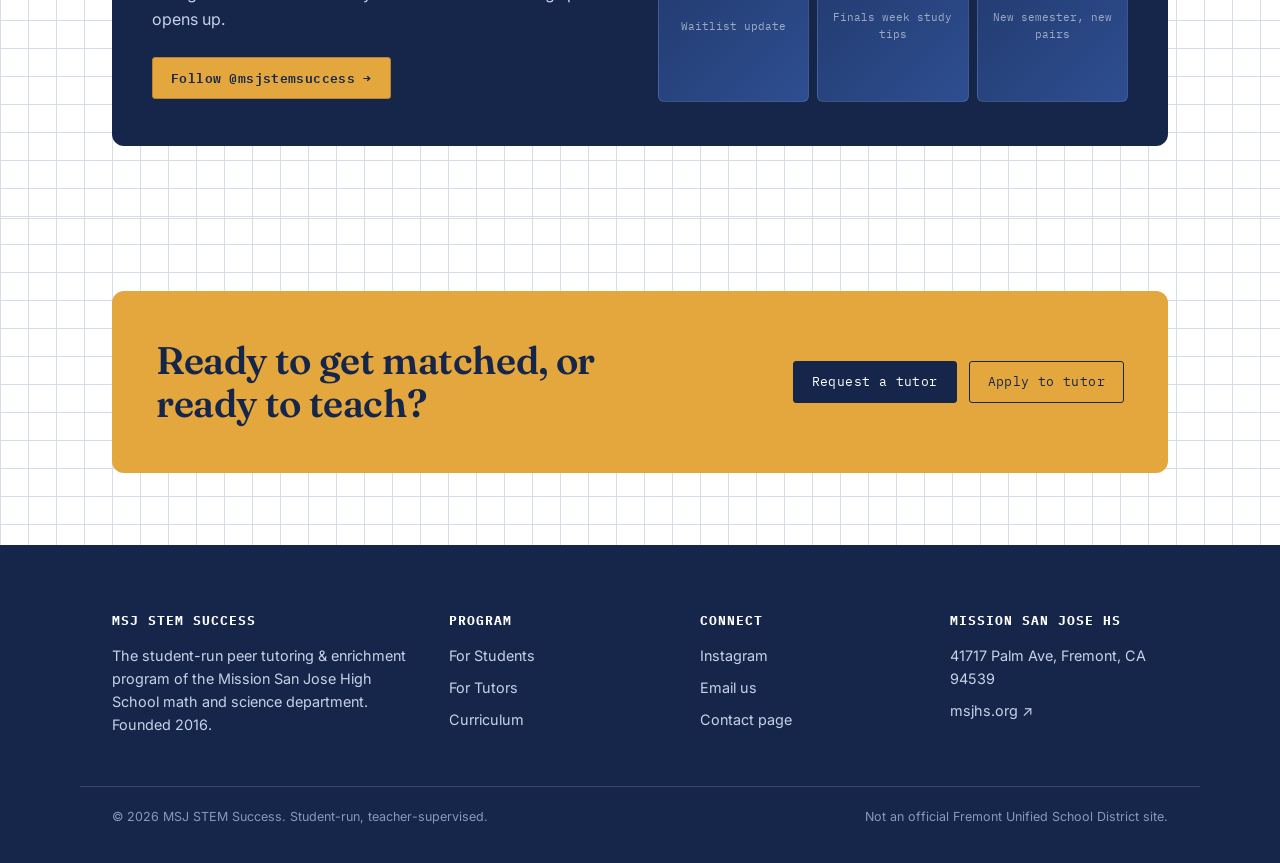
==== commit df4bb63c: "Added sandwich func" ====
--- a/index.html
+++ b/index.html
@@ -16,7 +16,7 @@
       <img src="content/logo.jpg" alt="MSJ STEM Success logo" class="brand-mark">
       MSJ STEM Success
     </a>
-    <ul class="nav-links">
+    <ul class="nav-links" id="nav-links">
       <li><a href="index.html" class="active">Home</a></li>
       <li><a href="students.html">For Students</a></li>
       <li><a href="tutors.html">For Tutors</a></li>
@@ -27,6 +27,9 @@
       <a href="https://www.instagram.com/msjstemsuccess" class="btn btn-ghost btn-sm" target="_blank" rel="noopener">@msjstemsuccess</a>
       <a href="students.html#signup" class="btn btn-primary btn-sm">Sign Up for Tutoring</a>
     </div>
+    <button class="menu-toggle" aria-label="Toggle navigation menu" aria-expanded="false" aria-controls="nav-links">
+      <span></span><span></span><span></span>
+    </button>
   </nav>
 </header>
 
@@ -288,5 +291,6 @@
   </div>
 </footer>
 
+<script src="script.js" defer></script>
 </body>
 </html>
--- a/styles.css
+++ b/styles.css
@@ -111,7 +111,7 @@
   display:flex; align-items:center; justify-content:space-between;
   gap:24px;
   padding:20px 32px;
-  max-width:1120px; margin:0 auto;
+  max-width:1400px; margin:0 auto;
 }
 .brand{
   display:flex; align-items:center; gap:12px;
@@ -124,14 +124,16 @@
   flex-shrink:0;
 }
 .nav-links{
-  display:flex; align-items:center; gap:32px;
+  display:flex; align-items:center; gap:38px;
   list-style:none; margin:0; padding:0;
 }
+.nav-links li{ flex-shrink:0; }
 .nav-links a{
   text-decoration:none; font-size:14.5px; font-weight:500;
   color:var(--ink-soft);
   padding:6px 2px;
   border-bottom:2px solid transparent;
+  white-space:nowrap;
   transition:color .15s, border-color .15s;
 }
 .nav-links a:hover, .nav-links a.active{
@@ -139,13 +141,16 @@
 }
 .nav-cta{
   display:flex; gap:14px; align-items:center;
-}
+  flex-shrink:0;
+}
+.nav-cta .btn-primary{ border-radius:0; }
 .btn{
   font-family:var(--f-mono);
   font-size:13px; letter-spacing:.03em;
   padding:10px 18px;
   border-radius:var(--radius);
   text-decoration:none;
+  white-space:nowrap;
   display:inline-flex; align-items:center; gap:8px;
   border:1.5px solid var(--navy);
   transition:transform .15s, box-shadow .15s, background .15s, color .15s;
@@ -165,7 +170,19 @@
 }
 .btn-gold:hover{ background:var(--gold-deep); transform:translateY(-1px); }
 .btn-sm{ padding:7px 14px; font-size:12px; }
-.menu-toggle{ display:none; }
+.menu-toggle{
+  display:none;
+  flex-direction:column; justify-content:center; gap:5px;
+  width:34px; height:34px; flex-shrink:0;
+  background:none; border:none; padding:0; cursor:pointer;
+}
+.menu-toggle span{
+  display:block; width:100%; height:2px; background:var(--navy);
+  transition:transform .2s, opacity .2s;
+}
+.menu-toggle.open span:nth-child(1){ transform:translateY(7px) rotate(45deg); }
+.menu-toggle.open span:nth-child(2){ opacity:0; }
+.menu-toggle.open span:nth-child(3){ transform:translateY(-7px) rotate(-45deg); }
 
 /* ---------- hero / equation signature ---------- */
 .hero{
@@ -468,6 +485,17 @@
   .stat-strip{ grid-template-columns:repeat(2,1fr); }
   .footer-grid{ grid-template-columns:1fr 1fr; }
   .nav-links{ display:none; }
+  .nav-links.open{
+    display:flex; flex-direction:column; align-items:stretch; gap:0;
+    position:absolute; top:100%; left:0; right:0;
+    background:var(--paper);
+    border-bottom:1px solid var(--grid-line);
+    padding:8px 32px 20px;
+    box-shadow:0 12px 20px rgba(0,0,0,.08);
+  }
+  .nav-links.open li{ width:100%; }
+  .nav-links.open a{ display:block; padding:14px 0; border-bottom:1px solid var(--grid-line); }
+  .menu-toggle{ display:flex; }
   .cta-banner{ flex-direction:column; align-items:flex-start; }
   .resource-grid{ grid-template-columns:1fr; }
 }
